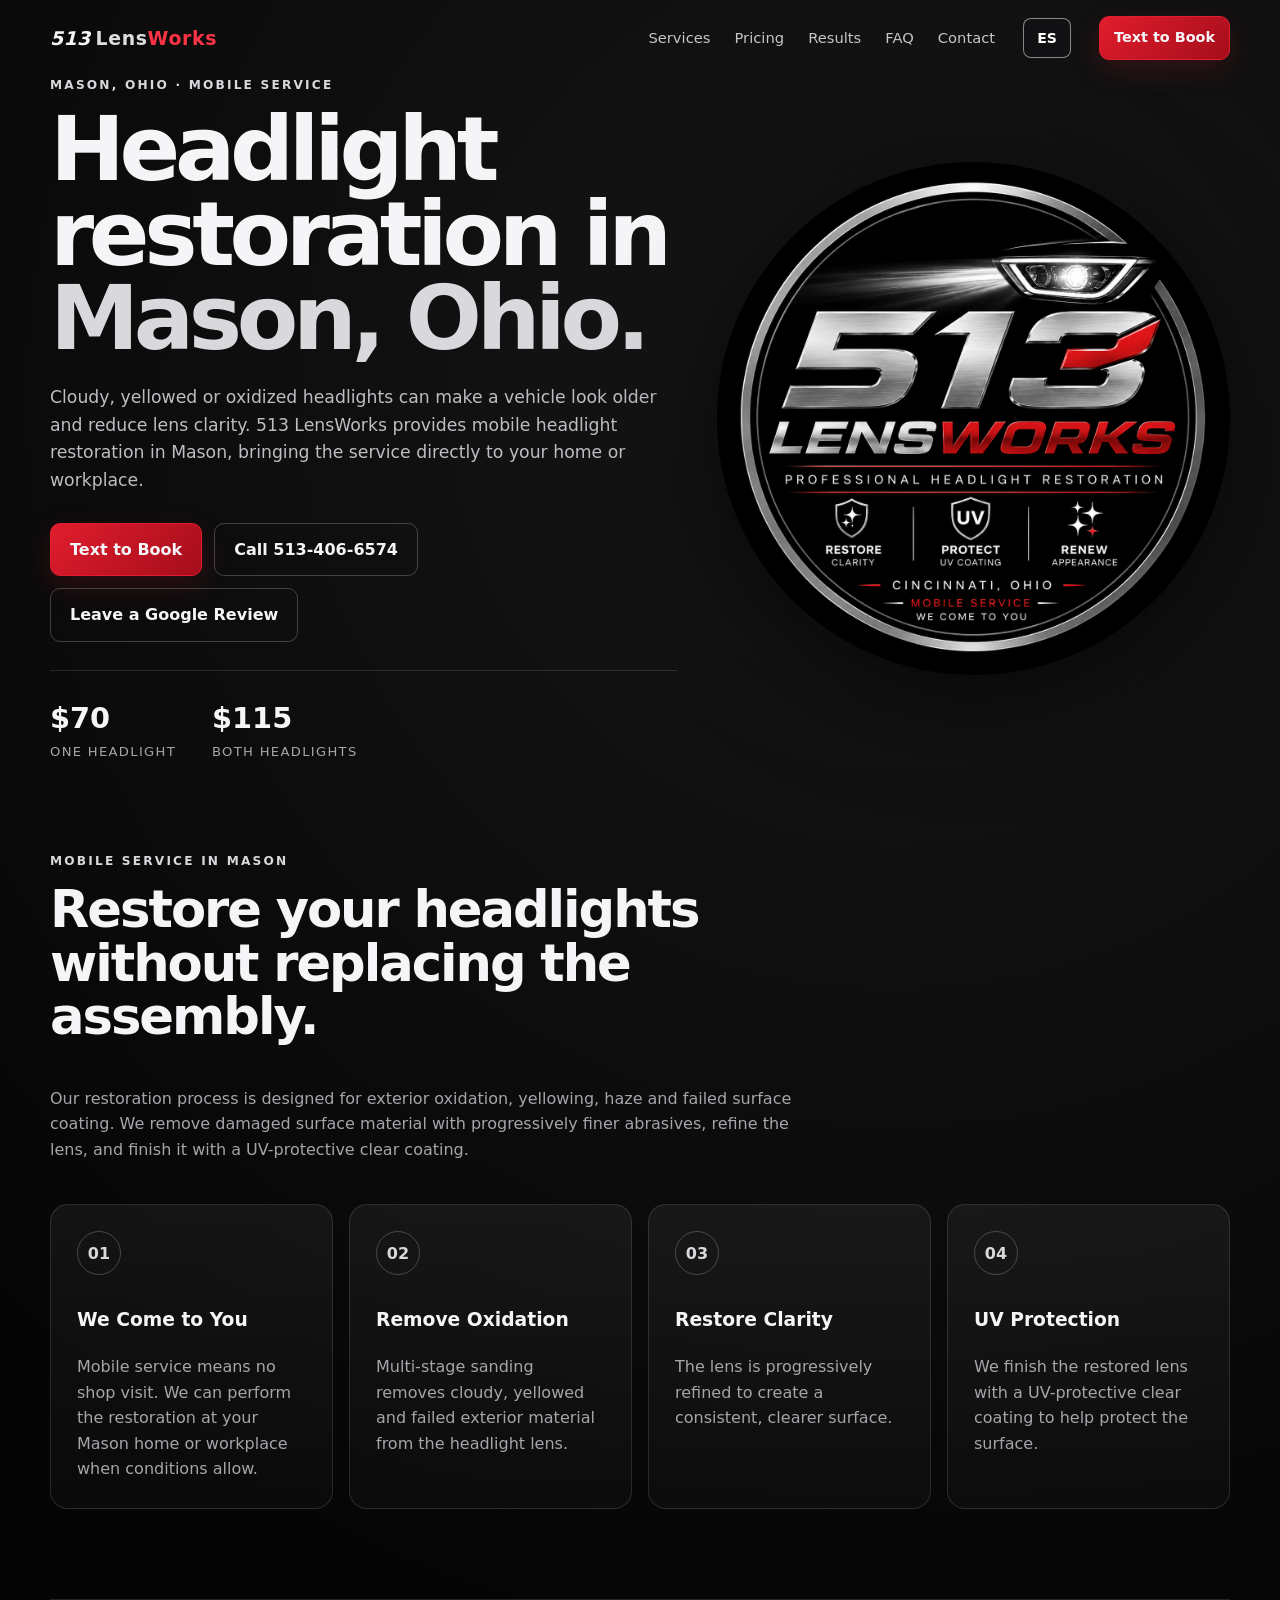
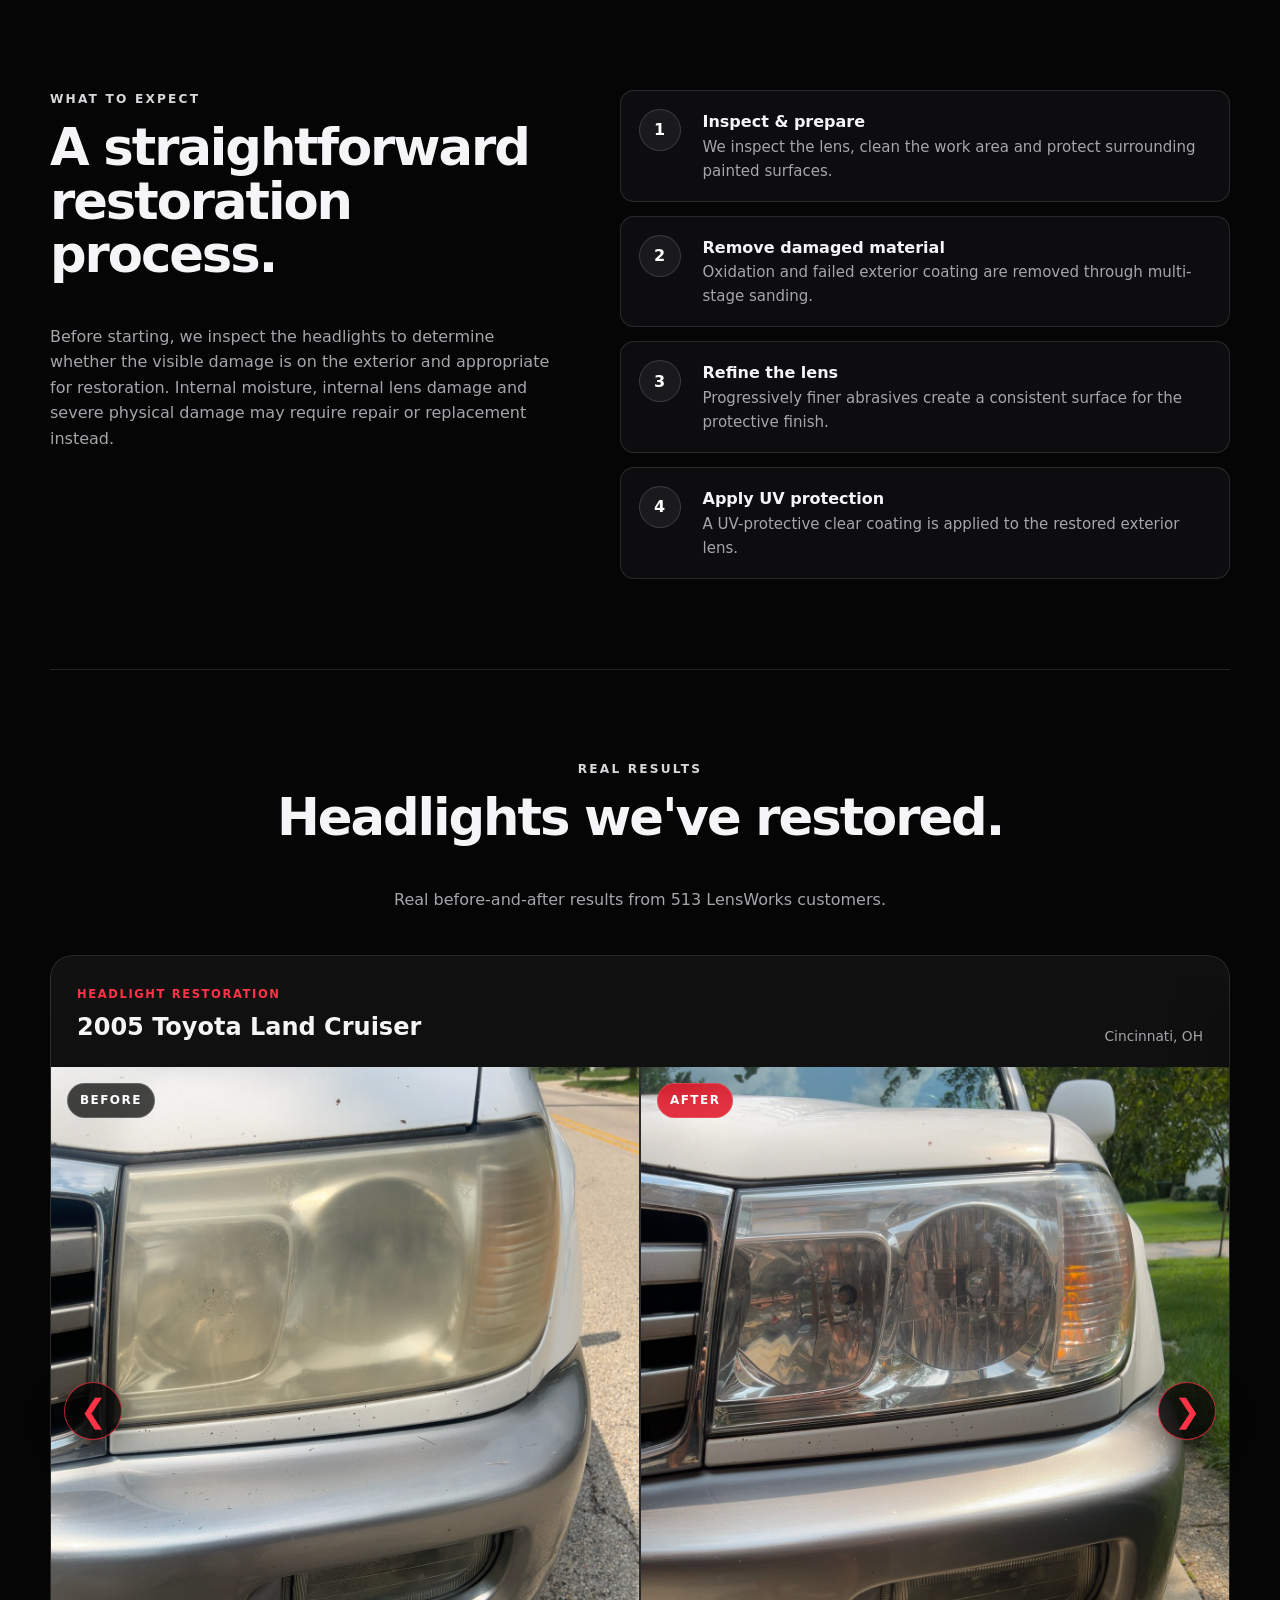
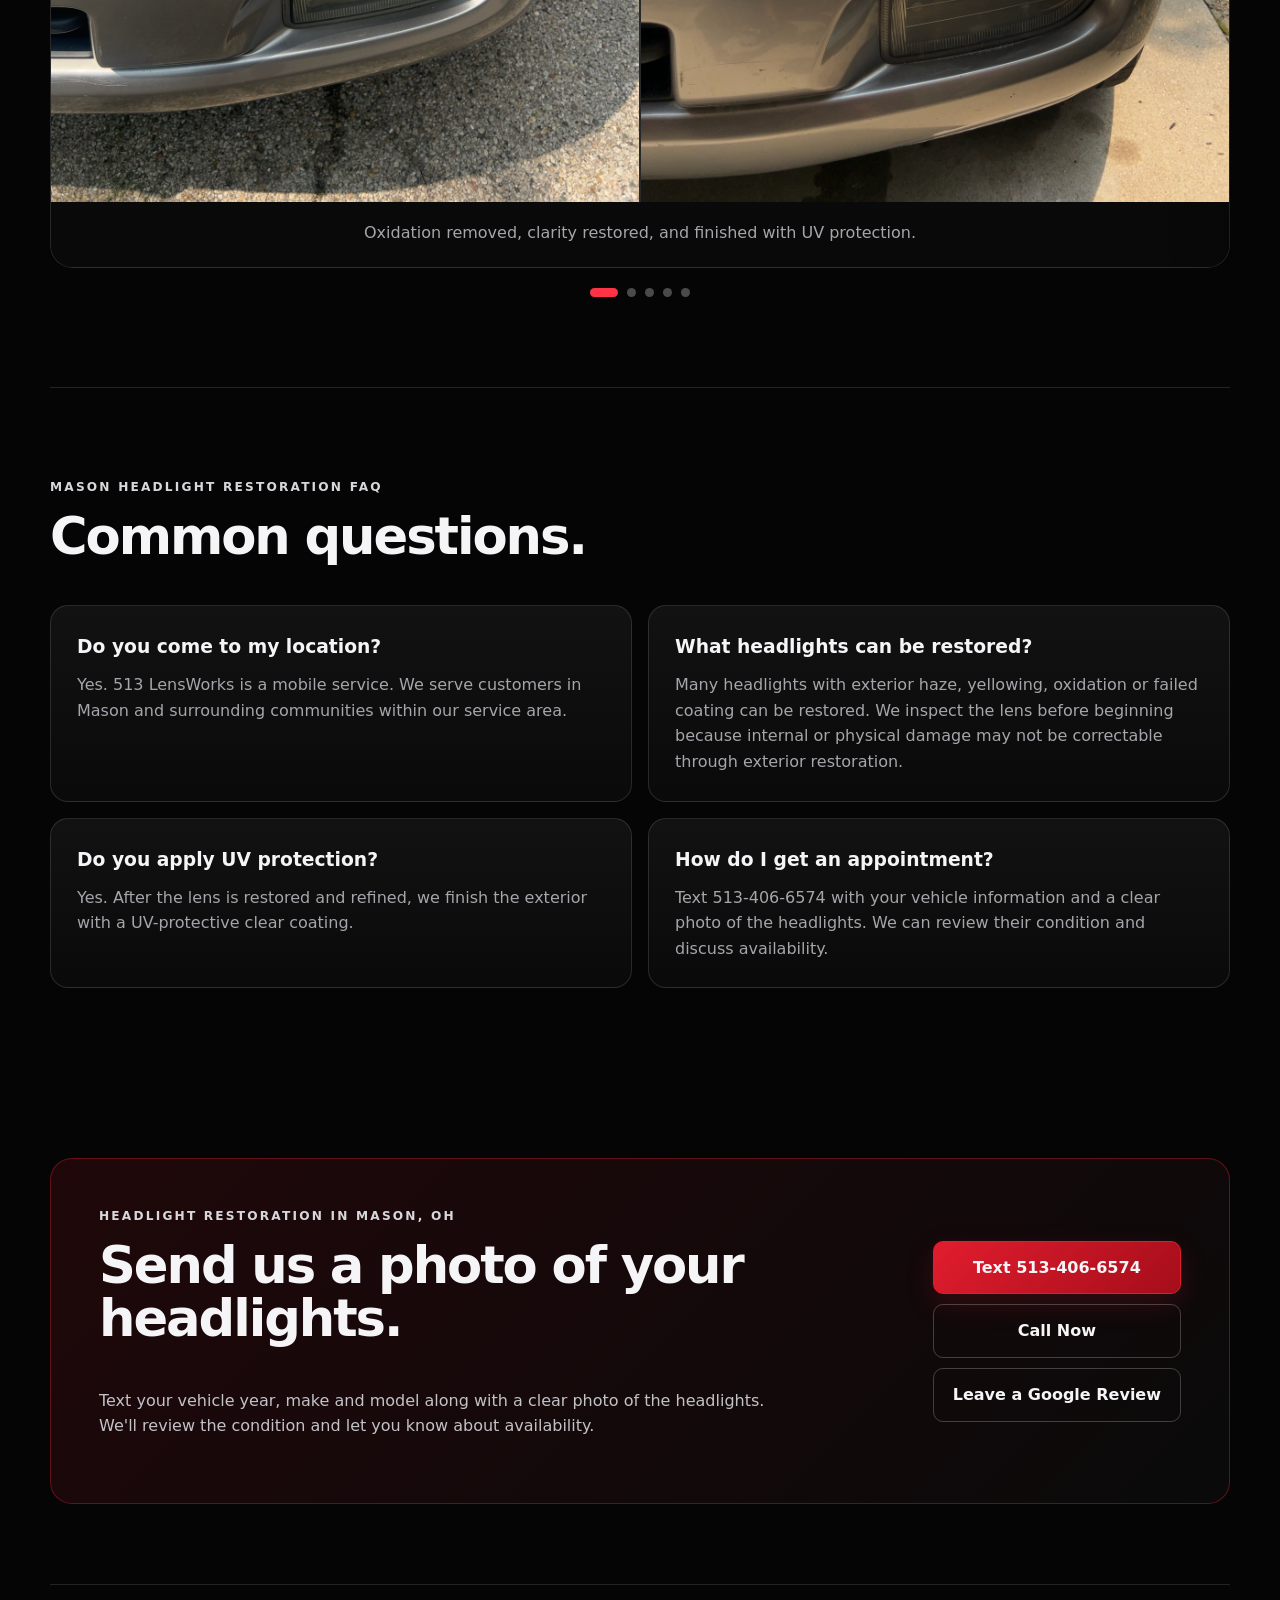
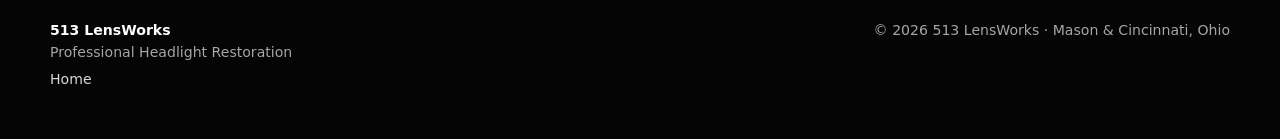
==== headlight-restoration-mason-oh.html @ 10f5cd53 "Fix Google review buttons" ====
<!doctype html>
<html lang="en">
<head>
  <meta charset="utf-8" />
  <meta name="viewport" content="width=device-width, initial-scale=1" />
  <title>Headlight Restoration in Mason, OH | 513 LensWorks</title>
  <meta name="description" content="Mobile headlight restoration in Mason, Ohio. 513 LensWorks restores cloudy, yellowed and oxidized headlights with multi-stage sanding and UV protection. Call or text 513-406-6574." />
  <meta name="theme-color" content="#050505" />
  <meta property="og:title" content="Headlight Restoration in Mason, OH | 513 LensWorks" />
  <meta property="og:description" content="Mobile headlight restoration in Mason, Ohio for cloudy, yellowed and oxidized headlights." />
  <meta property="og:type" content="website" />
  <link rel="canonical" href="https://513lensworks.com/headlight-restoration-mason-oh.html" />
  <script type="application/ld+json">
  {
    "@context": "https://schema.org",
    "@type": "Service",
    "name": "Headlight Restoration in Mason, Ohio",
    "serviceType": "Headlight restoration",
    "provider": {
      "@type": "AutoRepair",
      "name": "513 LensWorks",
      "url": "https://513lensworks.com/",
      "telephone": "+1-513-406-6574"
    },
    "areaServed": {
      "@type": "City",
      "name": "Mason",
      "addressRegion": "OH"
    },
    "description": "Mobile headlight restoration for cloudy, yellowed and oxidized headlights in Mason, Ohio, finished with UV protection."
  }
  </script>
  <link rel="icon" href="513-lensworks-logo.png" />
  <link rel="stylesheet" href="styles.css" />
</head>
<body>
  <header class="site-header">
    <a class="brand" href="index.html" aria-label="513 LensWorks home">
      <span class="brand-513">513</span>
      <span class="brand-name">Lens<span>Works</span></span>
    </a>
    <nav aria-label="Main navigation">
      <a href="index.html#services">Services</a>
      <a href="index.html#pricing">Pricing</a>
      <a href="#results">Results</a>
      <a href="#faq">FAQ</a>
      <a href="#contact">Contact</a>
    </nav>
    <button type="button" class="language-toggle" data-lang-toggle aria-label="Cambiar a español" title="Cambiar a español">ES</button>
    <a class="button button-small" href="sms:+15134066574?body=Hi%2C%20I%27m%20in%20Mason%20and%20interested%20in%20headlight%20restoration.%20Are%20you%20available%3F">Text to Book</a>
  </header>

  <main>
    <section class="hero local-hero">
      <div class="hero-copy">
        <p class="eyebrow">Mason, Ohio · Mobile Service</p>
        <h1>Headlight restoration in <span>Mason, Ohio.</span></h1>
        <p class="hero-text">Cloudy, yellowed or oxidized headlights can make a vehicle look older and reduce lens clarity. 513 LensWorks provides mobile headlight restoration in Mason, bringing the service directly to your home or workplace.</p>
        <div class="hero-actions">
          <a class="button" href="sms:+15134066574?body=Hi%2C%20I%27m%20in%20Mason%20and%20interested%20in%20headlight%20restoration.%20Are%20you%20available%3F">Text to Book</a>
          <a class="button button-ghost" href="tel:+15134066574">Call 513-406-6574</a>
          <a class="button button-ghost" href="https://g.page/r/Cdz7ly-ugAX1EAI/review" target="_blank" rel="noopener noreferrer">Leave a Google Review</a>
        </div>
        <div class="quick-pricing">
          <div><strong>$70</strong><span>One headlight</span></div>
          <div><strong>$115</strong><span>Both headlights</span></div>
        </div>
      </div>
      <div class="hero-logo-wrap">
        <img src="513-lensworks-logo.png" alt="513 LensWorks mobile headlight restoration in Mason Ohio" class="hero-logo" />
      </div>
    </section>

    <section class="section">
      <div class="section-heading">
        <p class="eyebrow">Mobile service in Mason</p>
        <h2>Restore your headlights without replacing the assembly.</h2>
        <p>Our restoration process is designed for exterior oxidation, yellowing, haze and failed surface coating. We remove damaged surface material with progressively finer abrasives, refine the lens, and finish it with a UV-protective clear coating.</p>
      </div>
      <div class="cards">
        <article class="card"><div class="icon">01</div><h3>We Come to You</h3><p>Mobile service means no shop visit. We can perform the restoration at your Mason home or workplace when conditions allow.</p></article>
        <article class="card"><div class="icon">02</div><h3>Remove Oxidation</h3><p>Multi-stage sanding removes cloudy, yellowed and failed exterior material from the headlight lens.</p></article>
        <article class="card"><div class="icon">03</div><h3>Restore Clarity</h3><p>The lens is progressively refined to create a consistent, clearer surface.</p></article>
        <article class="card"><div class="icon">04</div><h3>UV Protection</h3><p>We finish the restored lens with a UV-protective clear coating to help protect the surface.</p></article>
      </div>
    </section>

    <section class="section split-section">
      <div>
        <p class="eyebrow">What to expect</p>
        <h2>A straightforward restoration process.</h2>
        <p class="muted">Before starting, we inspect the headlights to determine whether the visible damage is on the exterior and appropriate for restoration. Internal moisture, internal lens damage and severe physical damage may require repair or replacement instead.</p>
      </div>
      <ol class="process-list">
        <li><span>1</span><div><strong>Inspect & prepare</strong><p>We inspect the lens, clean the work area and protect surrounding painted surfaces.</p></div></li>
        <li><span>2</span><div><strong>Remove damaged material</strong><p>Oxidation and failed exterior coating are removed through multi-stage sanding.</p></div></li>
        <li><span>3</span><div><strong>Refine the lens</strong><p>Progressively finer abrasives create a consistent surface for the protective finish.</p></div></li>
        <li><span>4</span><div><strong>Apply UV protection</strong><p>A UV-protective clear coating is applied to the restored exterior lens.</p></div></li>
      </ol>
    </section>


    <section id="results" class="section results-section">
      <div class="section-heading centered">
        <p class="eyebrow">Real Results</p>
        <h2>Headlights we've restored.</h2>
        <p>Real before-and-after results from 513 LensWorks customers.</p>
      </div>

      <div class="results-carousel-wrap">
        <button class="carousel-arrow carousel-prev" type="button" aria-label="Previous restoration">&#10094;</button>

        <div class="results-carousel" id="results-carousel">
          <article class="result-card result-slide">
            <div class="result-title"><div><span class="result-kicker">Headlight Restoration</span><h3>2005 Toyota Land Cruiser</h3></div><span class="result-location">Cincinnati, OH</span></div>
            <div class="before-after-grid">
              <figure class="result-photo"><div class="photo-wrap"><img src="2005-landcruiser-before.jpeg" alt="Before restoration - cloudy and oxidized 2005 Toyota Land Cruiser headlight" loading="lazy" /><span class="photo-label before-label">Before</span></div></figure>
              <figure class="result-photo"><div class="photo-wrap"><img src="2005-landcruiser-after.jpeg" alt="After restoration - clear 2005 Toyota Land Cruiser headlight restored by 513 LensWorks" loading="lazy" /><span class="photo-label after-label">After</span></div></figure>
            </div>
            <p class="result-caption">Oxidation removed, clarity restored, and finished with UV protection.</p>
          </article>

          <article class="result-card result-slide">
            <div class="result-title"><div><span class="result-kicker">Headlight Restoration</span><h3>Lexus</h3></div><span class="result-location">Cincinnati, OH</span></div>
            <div class="before-after-grid">
              <figure class="result-photo"><div class="photo-wrap"><img src="Lexus_Before.JPG" alt="Before Lexus headlight restoration" loading="lazy" /><span class="photo-label before-label">Before</span></div></figure>
              <figure class="result-photo"><div class="photo-wrap"><img src="Lexus_After.JPG" alt="After Lexus headlight restoration" loading="lazy" /><span class="photo-label after-label">After</span></div></figure>
            </div>
            <p class="result-caption">Cloudiness reduced and clarity restored with UV protection.</p>
          </article>

          <article class="result-card result-slide">
            <div class="result-title"><div><span class="result-kicker">Headlight Restoration</span><h3>Ford</h3></div><span class="result-location">Cincinnati, OH</span></div>
            <div class="before-after-grid">
              <figure class="result-photo"><div class="photo-wrap"><img src="Ford_Before.JPG" alt="Before Ford headlight restoration" loading="lazy" /><span class="photo-label before-label">Before</span></div></figure>
              <figure class="result-photo"><div class="photo-wrap"><img src="Ford_After.JPG" alt="After Ford headlight restoration" loading="lazy" /><span class="photo-label after-label">After</span></div></figure>
            </div>
            <p class="result-caption">Heavy haze removed for a cleaner, clearer appearance.</p>
          </article>

          <article class="result-card result-slide">
            <div class="result-title"><div><span class="result-kicker">Headlight Restoration</span><h3>2009 Audi TT</h3></div><span class="result-location">Cincinnati, OH</span></div>
            <div class="before-after-grid">
              <figure class="result-photo"><div class="photo-wrap"><img src="Audi_TT_Before.jpeg" alt="Before restoration - cloudy and oxidized 2009 Audi TT headlight" loading="lazy" /><span class="photo-label before-label">Before</span></div></figure>
              <figure class="result-photo"><div class="photo-wrap"><img src="Audi_TT_After.jpeg" alt="After restoration - clearer 2009 Audi TT headlight restored by 513 LensWorks" loading="lazy" /><span class="photo-label after-label">After</span></div></figure>
            </div>
            <p class="result-caption">Failed coating and oxidation removed, then finished with UV protection.</p>
          </article>

          <article class="result-card result-slide">
            <div class="result-title"><div><span class="result-kicker">Headlight Restoration</span><h3>Toyota Camry</h3></div><span class="result-location">Cincinnati, OH</span></div>
            <div class="before-after-grid">
              <figure class="result-photo"><div class="photo-wrap"><img src="Toyota_Camry_Before.JPG" alt="Before Toyota Camry headlight restoration" loading="lazy" /><span class="photo-label before-label">Before</span></div></figure>
              <figure class="result-photo"><div class="photo-wrap"><img src="Toyota_Camry_After.JPG" alt="After Toyota Camry headlight restoration" loading="lazy" /><span class="photo-label after-label">After</span></div></figure>
            </div>
            <p class="result-caption">Heavy oxidation removed, clarity restored, and finished with UV protection.</p>
          </article>
        </div>

        <button class="carousel-arrow carousel-next" type="button" aria-label="Next restoration">&#10095;</button>
      </div>

      <div class="carousel-dots" aria-label="Restoration slide navigation">
        <button class="carousel-dot active" type="button" aria-label="Show Land Cruiser restoration"></button>
        <button class="carousel-dot" type="button" aria-label="Show Lexus restoration"></button>
        <button class="carousel-dot" type="button" aria-label="Show Ford restoration"></button>
        <button class="carousel-dot" type="button" aria-label="Show Audi TT restoration"></button>
        <button class="carousel-dot" type="button" aria-label="Show Toyota Camry restoration"></button>
      </div>
    </section>

    <section id="faq" class="section local-faq">
      <div class="section-heading">
        <p class="eyebrow">Mason headlight restoration FAQ</p>
        <h2>Common questions.</h2>
      </div>
      <div class="faq-grid">
        <article class="card"><h3>Do you come to my location?</h3><p>Yes. 513 LensWorks is a mobile service. We serve customers in Mason and surrounding communities within our service area.</p></article>
        <article class="card"><h3>What headlights can be restored?</h3><p>Many headlights with exterior haze, yellowing, oxidation or failed coating can be restored. We inspect the lens before beginning because internal or physical damage may not be correctable through exterior restoration.</p></article>
        <article class="card"><h3>Do you apply UV protection?</h3><p>Yes. After the lens is restored and refined, we finish the exterior with a UV-protective clear coating.</p></article>
        <article class="card"><h3>How do I get an appointment?</h3><p>Text 513-406-6574 with your vehicle information and a clear photo of the headlights. We can review their condition and discuss availability.</p></article>
      </div>
    </section>

    <section id="contact" class="contact-section">
      <div>
        <p class="eyebrow">Headlight restoration in Mason, OH</p>
        <h2>Send us a photo of your headlights.</h2>
        <p>Text your vehicle year, make and model along with a clear photo of the headlights. We'll review the condition and let you know about availability.</p>
      </div>
      <div class="contact-actions">
        <a class="button" href="sms:+15134066574?body=Hi%2C%20I%27m%20in%20Mason%20and%20interested%20in%20headlight%20restoration.%20Here%20is%20my%20vehicle%20information%3A%20">Text 513-406-6574</a>
        <a class="button button-ghost" href="tel:+15134066574">Call Now</a>
        <a class="button button-ghost" href="https://g.page/r/Cdz7ly-ugAX1EAI/review" target="_blank" rel="noopener noreferrer">Leave a Google Review</a>
      </div>
    </section>
  </main>

  <footer>
    <div><strong>513 LensWorks</strong><span>Professional Headlight Restoration</span><a href="index.html">Home</a></div>
    <p>© <span id="year"></span> 513 LensWorks · Mason & Cincinnati, Ohio</p>
  </footer>
  <script>
    document.getElementById("year").textContent = new Date().getFullYear();

    const carousel = document.getElementById("results-carousel");
    const slides = Array.from(carousel.querySelectorAll(".result-slide"));
    const prevButton = document.querySelector(".carousel-prev");
    const nextButton = document.querySelector(".carousel-next");
    const dots = Array.from(document.querySelectorAll(".carousel-dot"));
    let currentSlide = 0;

    const showSlide = index => {
      currentSlide = (index + slides.length) % slides.length;
      slides[currentSlide].scrollIntoView({ behavior: "smooth", block: "nearest", inline: "start" });
      dots.forEach((dot, i) => dot.classList.toggle("active", i === currentSlide));
    };

    prevButton.addEventListener("click", () => showSlide(currentSlide - 1));
    nextButton.addEventListener("click", () => showSlide(currentSlide + 1));
    dots.forEach((dot, index) => dot.addEventListener("click", () => showSlide(index)));

    carousel.addEventListener("scroll", () => {
      const slideWidth = carousel.clientWidth;
      if (!slideWidth) return;
      const index = Math.round(carousel.scrollLeft / slideWidth);
      if (index !== currentSlide && index >= 0 && index < slides.length) {
        currentSlide = index;
        dots.forEach((dot, i) => dot.classList.toggle("active", i === currentSlide));
      }
    }, { passive: true });
  </script>
  <script src="language.js" defer></script>
</body>
</html>
---- styles.css ----
:root{--bg:#050505;--panel:#0d0d0f;--text:#f5f5f7;--muted:#a5a5ab;--line:rgba(255,255,255,.12);--silver:#d9d9dd;--red:#e11d2e;--red2:#ff3345;--max:1180px}*{box-sizing:border-box}html{scroll-behavior:smooth}body{margin:0;background:radial-gradient(circle at 70% 8%,rgba(255,255,255,.07),transparent 28%),#050505;color:var(--text);font-family:Inter,ui-sans-serif,system-ui,-apple-system,BlinkMacSystemFont,"Segoe UI",sans-serif;line-height:1.6}a{color:inherit;text-decoration:none}img{max-width:100%;display:block}.site-header{width:min(calc(100% - 32px),var(--max));margin:0 auto;min-height:76px;display:flex;align-items:center;gap:28px;position:relative;z-index:20}.brand{display:flex;flex-direction:column;line-height:.88;margin-right:auto}.brand-513{font-size:1.55rem;font-weight:900;letter-spacing:.04em;font-style:italic}.brand-name{font-size:.72rem;font-weight:800;letter-spacing:.16em;color:#dedee1}.brand-name span{color:var(--red2)}nav{display:flex;gap:24px;color:#c6c6ca;font-size:.92rem}.button{display:inline-flex;justify-content:center;align-items:center;border:1px solid var(--red);background:linear-gradient(135deg,var(--red),#a50d1a);padding:13px 19px;border-radius:10px;font-weight:800;box-shadow:0 10px 28px rgba(225,29,46,.17)}.button-small{padding:9px 14px;font-size:.9rem}.button-ghost{background:transparent;border-color:rgba(255,255,255,.22);box-shadow:none}.hero{width:min(calc(100% - 32px),var(--max));margin:0 auto;min-height:650px;display:grid;grid-template-columns:1.1fr .9fr;align-items:center;gap:40px}.eyebrow{color:#d8d8dc;text-transform:uppercase;font-size:.76rem;font-weight:800;letter-spacing:.18em;margin:0 0 12px}h1,h2,h3,p{margin-top:0}h1{font-size:clamp(3rem,7vw,5.8rem);line-height:.94;letter-spacing:-.06em;max-width:850px;margin-bottom:24px}h1 span{color:var(--silver)}h2{font-size:clamp(2rem,4vw,3.4rem);line-height:1.04;letter-spacing:-.04em}.hero-text{color:#bdbdc3;font-size:1.08rem;max-width:650px}.hero-actions{display:flex;flex-wrap:wrap;gap:12px;margin:28px 0}.quick-pricing{display:flex;gap:36px;border-top:1px solid var(--line);padding-top:24px}.quick-pricing div{display:flex;flex-direction:column}.quick-pricing strong{font-size:1.8rem}.quick-pricing span{color:var(--muted);font-size:.82rem;text-transform:uppercase;letter-spacing:.1em}.hero-logo-wrap{display:grid;place-items:center}.hero-logo{width:min(100%,520px);border-radius:50%;filter:drop-shadow(0 20px 55px rgba(0,0,0,.65))}.section{width:min(calc(100% - 32px),var(--max));margin:0 auto;padding:90px 0}.section-heading{max-width:760px;margin-bottom:42px}.section-heading>p:last-child,.muted,.gallery-placeholder p{color:var(--muted)}.centered{text-align:center;margin-left:auto;margin-right:auto}.cards{display:grid;grid-template-columns:repeat(4,1fr);gap:16px}.card{background:linear-gradient(180deg,rgba(255,255,255,.055),rgba(255,255,255,.022));border:1px solid var(--line);border-radius:18px;padding:26px;min-height:220px}.card .icon{width:44px;height:44px;border-radius:50%;display:grid;place-items:center;border:1px solid rgba(255,255,255,.22);color:var(--silver);font-weight:900;margin-bottom:30px}.card p{color:var(--muted);margin-bottom:0}.pricing-section{border-top:1px solid var(--line)}.price-grid{max-width:1100px;margin:0 auto;display:grid;grid-template-columns:repeat(3,1fr);gap:18px}.price-card{padding:34px;border:1px solid var(--line);background:var(--panel);border-radius:20px;text-align:center;position:relative}.price-card p{font-weight:800;text-transform:uppercase;letter-spacing:.1em;font-size:.82rem}.price-card .price{font-size:4.1rem;line-height:1;font-weight:900;letter-spacing:-.07em;margin:14px 0}.price-card span{display:block;color:var(--muted);margin-bottom:26px}.price-card .button{width:100%}.price-card.featured{border-color:rgba(225,29,46,.8)}.badge{position:absolute;top:-13px;left:50%;transform:translateX(-50%);background:var(--red);border-radius:999px;padding:5px 12px;font-size:.72rem;font-weight:900;white-space:nowrap}.split-section{display:grid;grid-template-columns:.9fr 1.1fr;gap:70px;align-items:start;border-top:1px solid var(--line)}.process-list{list-style:none;margin:0;padding:0;display:grid;gap:14px}.process-list li{display:grid;grid-template-columns:48px 1fr;gap:16px;padding:18px;background:var(--panel);border:1px solid var(--line);border-radius:14px}.process-list li>span{width:42px;height:42px;border-radius:50%;display:grid;place-items:center;background:#1a1a1d;color:#fff;font-weight:900;border:1px solid rgba(255,255,255,.15)}.process-list p{color:var(--muted);margin:0;font-size:.94rem}.gallery-placeholder{text-align:center;padding-top:70px;padding-bottom:70px;border-top:1px solid var(--line);border-bottom:1px solid var(--line)}.contact-section{width:min(calc(100% - 32px),var(--max));margin:80px auto;padding:48px;border:1px solid rgba(225,29,46,.4);border-radius:22px;background:linear-gradient(135deg,rgba(225,29,46,.12),rgba(255,255,255,.025));display:grid;grid-template-columns:1fr auto;gap:28px;align-items:center}.contact-section p:last-child{color:#c2c2c7;max-width:700px}.contact-actions{display:flex;gap:10px;flex-direction:column;min-width:210px}footer{width:min(calc(100% - 32px),var(--max));margin:0 auto;padding:34px 0 48px;border-top:1px solid var(--line);display:flex;justify-content:space-between;gap:20px;color:var(--muted);font-size:.88rem}footer div{display:flex;flex-direction:column}footer strong{color:#fff}@media(max-width:1000px){.price-grid{grid-template-columns:1fr 1fr}}@media(max-width:900px){nav{display:none}.site-header .button-small{display:none}.hero{grid-template-columns:1fr;padding:70px 0 50px;min-height:auto}.hero-logo-wrap{order:-1}.hero-logo{width:min(78vw,390px)}.cards{grid-template-columns:1fr 1fr}.split-section{grid-template-columns:1fr;gap:30px}.contact-section{grid-template-columns:1fr}.contact-actions{flex-direction:row;flex-wrap:wrap}}@media(max-width:600px){.site-header{min-height:68px}.hero{gap:18px}h1{font-size:3.25rem}.hero-text{font-size:1rem}.quick-pricing{gap:24px}.cards,.price-grid{grid-template-columns:1fr}.section{padding:64px 0}.contact-section{padding:30px 22px;margin:54px auto}.contact-actions{flex-direction:column}footer{flex-direction:column}.price-card .price{font-size:3.5rem}}
.results-section{text-align:left;border-top:1px solid var(--line);border-bottom:1px solid var(--line)}
.results-section .section-heading>p:last-child{color:var(--muted)}
.result-card{overflow:hidden;border:1px solid var(--line);border-radius:22px;background:linear-gradient(180deg,rgba(255,255,255,.05),rgba(255,255,255,.02));box-shadow:0 24px 60px rgba(0,0,0,.28)}
.result-title{display:flex;align-items:end;justify-content:space-between;gap:24px;padding:24px 26px 20px}
.result-title h3{font-size:1.5rem;margin:3px 0 0}
.result-kicker{color:var(--red2);font-size:.72rem;font-weight:900;letter-spacing:.14em;text-transform:uppercase}
.result-location{color:var(--muted);font-size:.86rem;white-space:nowrap}
.before-after-grid{display:grid;grid-template-columns:1fr 1fr;gap:2px;background:var(--line)}
.result-photo{margin:0;background:#0a0a0b}
.photo-wrap{position:relative;aspect-ratio:4/5;overflow:hidden}
.photo-wrap img{width:100%;height:100%;object-fit:cover}
.photo-label{position:absolute;top:16px;left:16px;padding:7px 12px;border-radius:999px;font-size:.75rem;font-weight:900;letter-spacing:.12em;text-transform:uppercase;backdrop-filter:blur(8px)}
.before-label{background:rgba(0,0,0,.72);border:1px solid rgba(255,255,255,.2);color:#fff}
.after-label{background:rgba(225,29,46,.9);border:1px solid rgba(255,255,255,.14);color:#fff}
.result-caption{margin:0;padding:18px 26px 22px;color:var(--muted);text-align:center}
@media(max-width:700px){.result-title{align-items:flex-start;flex-direction:column;gap:5px}.before-after-grid{grid-template-columns:1fr}.photo-wrap{aspect-ratio:4/5}.result-location{white-space:normal}}

/* Results carousel */
.results-carousel-wrap{position:relative}
.results-carousel{display:flex;overflow-x:auto;scroll-snap-type:x mandatory;scroll-behavior:smooth;scrollbar-width:none;-ms-overflow-style:none;border-radius:22px}
.results-carousel::-webkit-scrollbar{display:none}
.result-slide{flex:0 0 100%;width:100%;scroll-snap-align:start;scroll-snap-stop:always}
.carousel-arrow{position:absolute;top:50%;transform:translateY(-50%);z-index:10;width:58px;height:58px;border-radius:50%;border:1px solid rgba(255,51,69,.72);background:rgba(5,5,5,.90);color:var(--red2);font-size:2rem;line-height:1;display:grid;place-items:center;cursor:pointer;box-shadow:0 10px 34px rgba(0,0,0,.45);transition:transform .18s ease,background .18s ease,border-color .18s ease}
.carousel-arrow:hover{background:var(--red);color:#fff;border-color:var(--red);transform:translateY(-50%) scale(1.06)}
.carousel-prev{left:-82px}
.carousel-next{right:-82px}
.carousel-dots{display:flex;justify-content:center;gap:9px;margin-top:20px}
.carousel-dot{width:9px;height:9px;padding:0;border:0;border-radius:999px;background:rgba(255,255,255,.28);cursor:pointer;transition:width .2s ease,background .2s ease}
.carousel-dot.active{width:28px;background:var(--red2)}
@media(max-width:1360px){.carousel-prev{left:14px}.carousel-next{right:14px}.carousel-arrow{background:rgba(5,5,5,.82)}}
@media(max-width:700px){.before-after-grid{grid-template-columns:1fr 1fr}.photo-wrap{aspect-ratio:4/5}.carousel-arrow{width:46px;height:46px;font-size:1.55rem}.carousel-prev{left:8px}.carousel-next{right:8px}.result-title{padding-right:62px}.result-caption{padding-left:18px;padding-right:18px}}
@media(max-width:480px){.result-title h3{font-size:1.18rem}.result-location{font-size:.78rem}.photo-label{top:10px;left:10px;padding:5px 9px;font-size:.64rem}}

/* Interactive service cards */
.service-cards{align-items:stretch}
.service-card{appearance:none;width:100%;color:var(--text);font:inherit;text-align:left;cursor:pointer;position:relative;overflow:hidden;transition:transform .22s ease,border-color .22s ease,box-shadow .22s ease,background .22s ease}
.service-card::before{content:"";position:absolute;inset:0;pointer-events:none;opacity:.72;transition:opacity .22s ease}
.service-card-headlight::before{background:radial-gradient(circle at 85% 10%,rgba(255,51,69,.22),transparent 38%)}
.service-card-interior::before{background:radial-gradient(circle at 85% 10%,rgba(255,255,255,.12),transparent 38%)}
.service-card-bulb::before{background:radial-gradient(circle at 85% 10%,rgba(255,196,82,.16),transparent 38%)}
.service-card-mobile::before{background:radial-gradient(circle at 85% 10%,rgba(120,150,255,.13),transparent 38%)}
.service-card>*{position:relative;z-index:1}
.service-card:hover,.service-card.active{transform:translateY(-6px);border-color:rgba(255,51,69,.65);box-shadow:0 20px 45px rgba(0,0,0,.35),0 0 0 1px rgba(255,51,69,.08) inset}
.service-card.active::before,.service-card:hover::before{opacity:1}
.service-card-top{display:flex;align-items:center;justify-content:space-between;margin-bottom:26px}
.service-card .icon{margin-bottom:0}
.service-symbol{font-size:1.65rem;color:var(--red2);opacity:.9}
.service-card h3{margin-bottom:12px}
.service-card p{min-height:108px}
.service-link{display:inline-flex;align-items:center;gap:8px;margin-top:22px;color:#fff;font-size:.85rem;font-weight:800;letter-spacing:.04em;text-transform:uppercase}
.service-link b{color:var(--red2);font-size:1.1rem;transition:transform .2s ease}
.service-card:hover .service-link b,.service-card.active .service-link b{transform:translateX(4px)}
.service-spotlight{margin-top:22px;padding:30px 32px;border:1px solid rgba(255,51,69,.28);border-radius:20px;background:linear-gradient(135deg,rgba(225,29,46,.10),rgba(255,255,255,.03));display:grid;grid-template-columns:1fr auto;align-items:center;gap:28px;box-shadow:0 18px 45px rgba(0,0,0,.18)}
.service-spotlight h3{font-size:2rem;margin-bottom:10px}
.service-spotlight p:not(.eyebrow){color:#c6c6cb;max-width:760px;margin-bottom:16px}
.spotlight-tags{display:flex;flex-wrap:wrap;gap:8px}
.spotlight-tags span{padding:6px 10px;border-radius:999px;border:1px solid rgba(255,255,255,.13);background:rgba(255,255,255,.035);color:#d7d7da;font-size:.78rem}
.spotlight-pop{animation:spotlightPop .24s ease}
@keyframes spotlightPop{0%{opacity:.55;transform:translateY(5px)}100%{opacity:1;transform:translateY(0)}}

/* Categorized pricing */
.pricing-section>.section-heading{margin-bottom:54px}
.pricing-category{padding:34px 0 50px;border-top:1px solid var(--line)}
.pricing-category:first-of-type{border-top:0;padding-top:0}
.pricing-category-heading{display:grid;grid-template-columns:1fr minmax(260px,420px);gap:28px;align-items:end;margin-bottom:28px}
.pricing-category-heading>div{display:flex;align-items:center;gap:16px}
.pricing-category-heading h3{font-size:2rem;margin:0}
.pricing-category-heading .eyebrow{margin-bottom:4px}
.pricing-category-heading>p{color:var(--muted);margin:0;text-align:right}
.category-number{width:52px;height:52px;border-radius:50%;display:grid;place-items:center;background:linear-gradient(135deg,var(--red),#8f0d17);font-weight:900;box-shadow:0 10px 28px rgba(225,29,46,.18)}
.price-grid-two{grid-template-columns:repeat(2,minmax(0,1fr));max-width:830px}
.price-grid-three{grid-template-columns:repeat(3,minmax(0,1fr));max-width:1100px}
.price-grid-one{grid-template-columns:1fr;max-width:900px}
.bulb-price-card{display:grid;grid-template-columns:1fr 260px;gap:24px;align-items:center;text-align:left}
.bulb-price-card .button{width:100%}
.bulb-price-card .price{font-size:3.6rem}

/* Keep the complete header wordmark together on one line. */
.brand{flex-direction:row;align-items:baseline;white-space:nowrap}.brand-513,.brand-name{font-size:1.18rem;font-weight:900;letter-spacing:.02em;line-height:1}.brand-name{margin-left:5px;letter-spacing:.035em}

/* Local service landing pages */
.local-hero{min-height:610px}.faq-grid{display:grid;grid-template-columns:1fr 1fr;gap:16px}.faq-grid .card{min-height:0}.faq-grid .card h3{margin-bottom:10px}footer a{color:#d8d8dc;margin-top:4px}footer a:hover{color:var(--red2)}

@media(max-width:1000px){.price-grid-three{grid-template-columns:1fr 1fr}.pricing-category-heading{grid-template-columns:1fr}.pricing-category-heading>p{text-align:left}.bulb-price-card{grid-template-columns:1fr 220px}}
@media(max-width:900px){.service-spotlight{grid-template-columns:1fr}.service-spotlight .button{justify-self:start}.service-card p{min-height:auto}}
@media(max-width:700px){.faq-grid{grid-template-columns:1fr}.price-grid-two,.price-grid-three{grid-template-columns:1fr}.bulb-price-card{grid-template-columns:1fr}.pricing-category{padding-bottom:38px}.pricing-category-heading h3{font-size:1.6rem}.category-number{width:46px;height:46px}.service-spotlight{padding:24px}.service-spotlight h3{font-size:1.65rem}}

/* Readability hardening for button-based service cards */
button.service-card{background-color:#101012!important;color:#f5f5f7!important;border-color:rgba(255,255,255,.16)!important}
button.service-card h3{color:#fff!important}
button.service-card p{color:#c7c7cd!important}
button.service-card .service-link{color:#fff!important}
button.service-card .service-symbol{color:#ff3345!important}
button.service-card.active,button.service-card:hover{border-color:rgba(255,51,69,.78)!important;background:linear-gradient(180deg,rgba(255,51,69,.09),rgba(255,255,255,.035))!important}
.service-spotlight{color:#f5f5f7!important;background:linear-gradient(135deg,rgba(225,29,46,.16),rgba(255,255,255,.045))!important}
.service-spotlight h3{color:#fff!important}
.spotlight-tags span{display:inline-flex!important;color:#ededf0!important;background:#17171a!important;border:1px solid rgba(255,255,255,.18)!important;margin:0!important}

/* Language control stays visible when the desktop navigation is hidden. */
.site-header .language-toggle{appearance:none;flex:0 0 auto;display:inline-flex;align-items:center;justify-content:center;min-width:48px;min-height:40px;padding:7px 12px;border:1px solid rgba(255,255,255,.5);border-radius:8px;background:#111114;color:#fff;font:inherit;font-size:.88rem;font-weight:800;line-height:1.2;cursor:pointer;white-space:nowrap}
.site-header .language-toggle:hover,.site-header .language-toggle:focus-visible{border-color:var(--red2);outline-offset:3px}
@media(max-width:900px){.site-header{gap:12px}.site-header .language-toggle{margin-left:auto;min-width:48px;min-height:44px}.site-header .brand{margin-right:0;min-width:0}}
@media(max-width:380px){.site-header .brand-513,.site-header .brand-name{font-size:1rem}.site-header .brand-name{margin-left:4px;letter-spacing:0}.site-header .language-toggle{padding:7px 10px}}
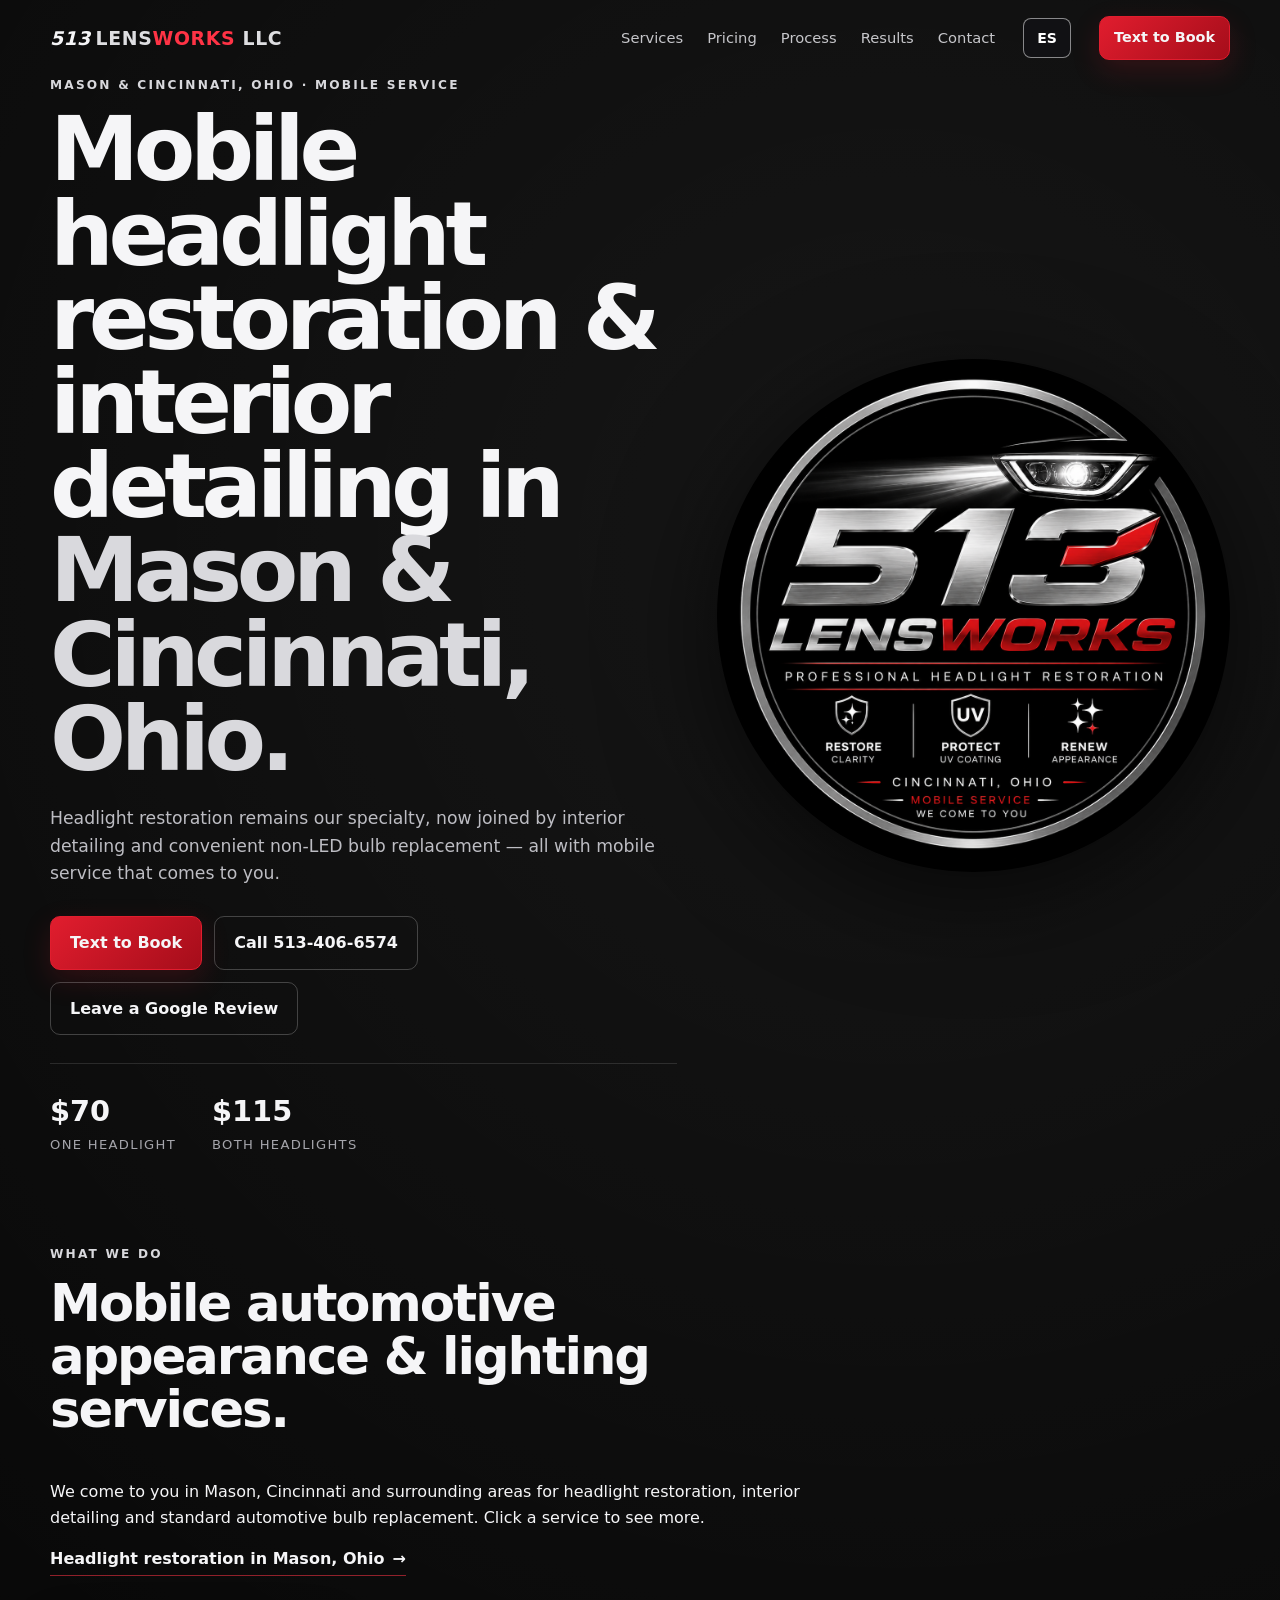
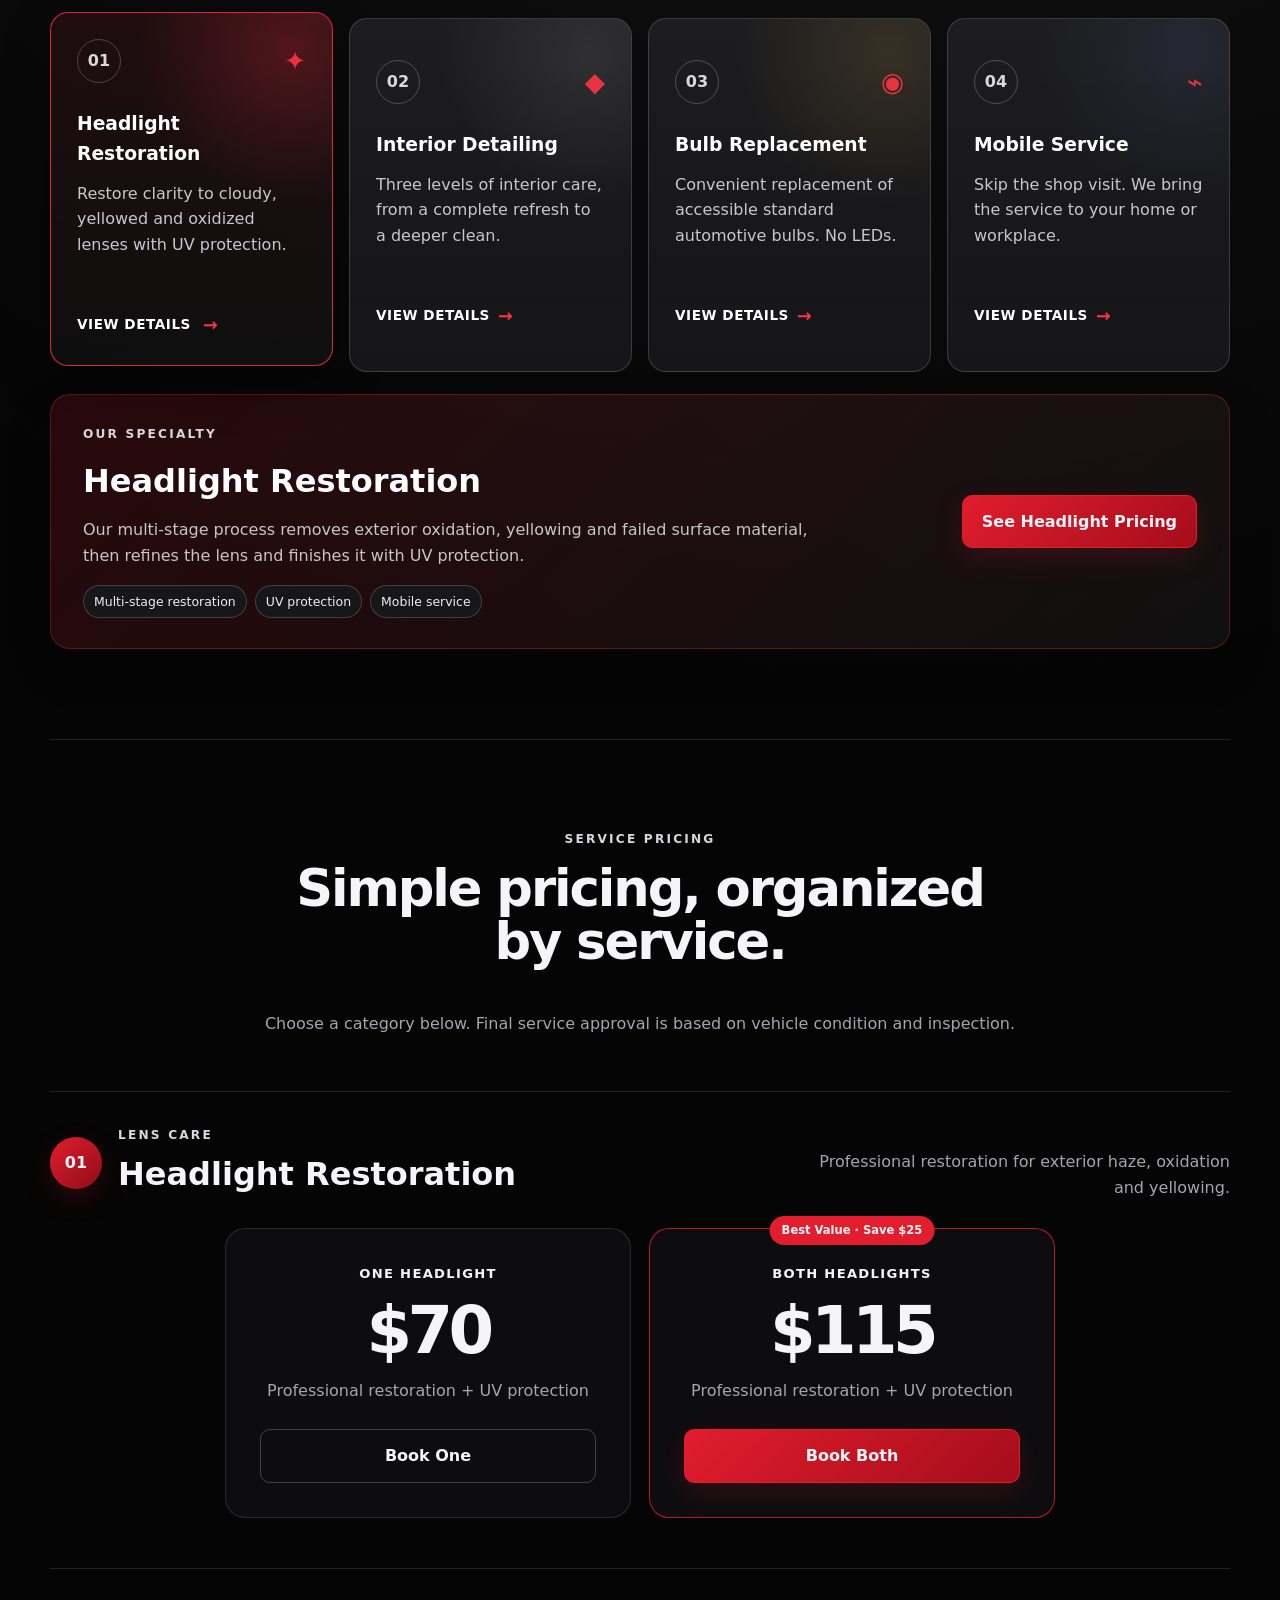
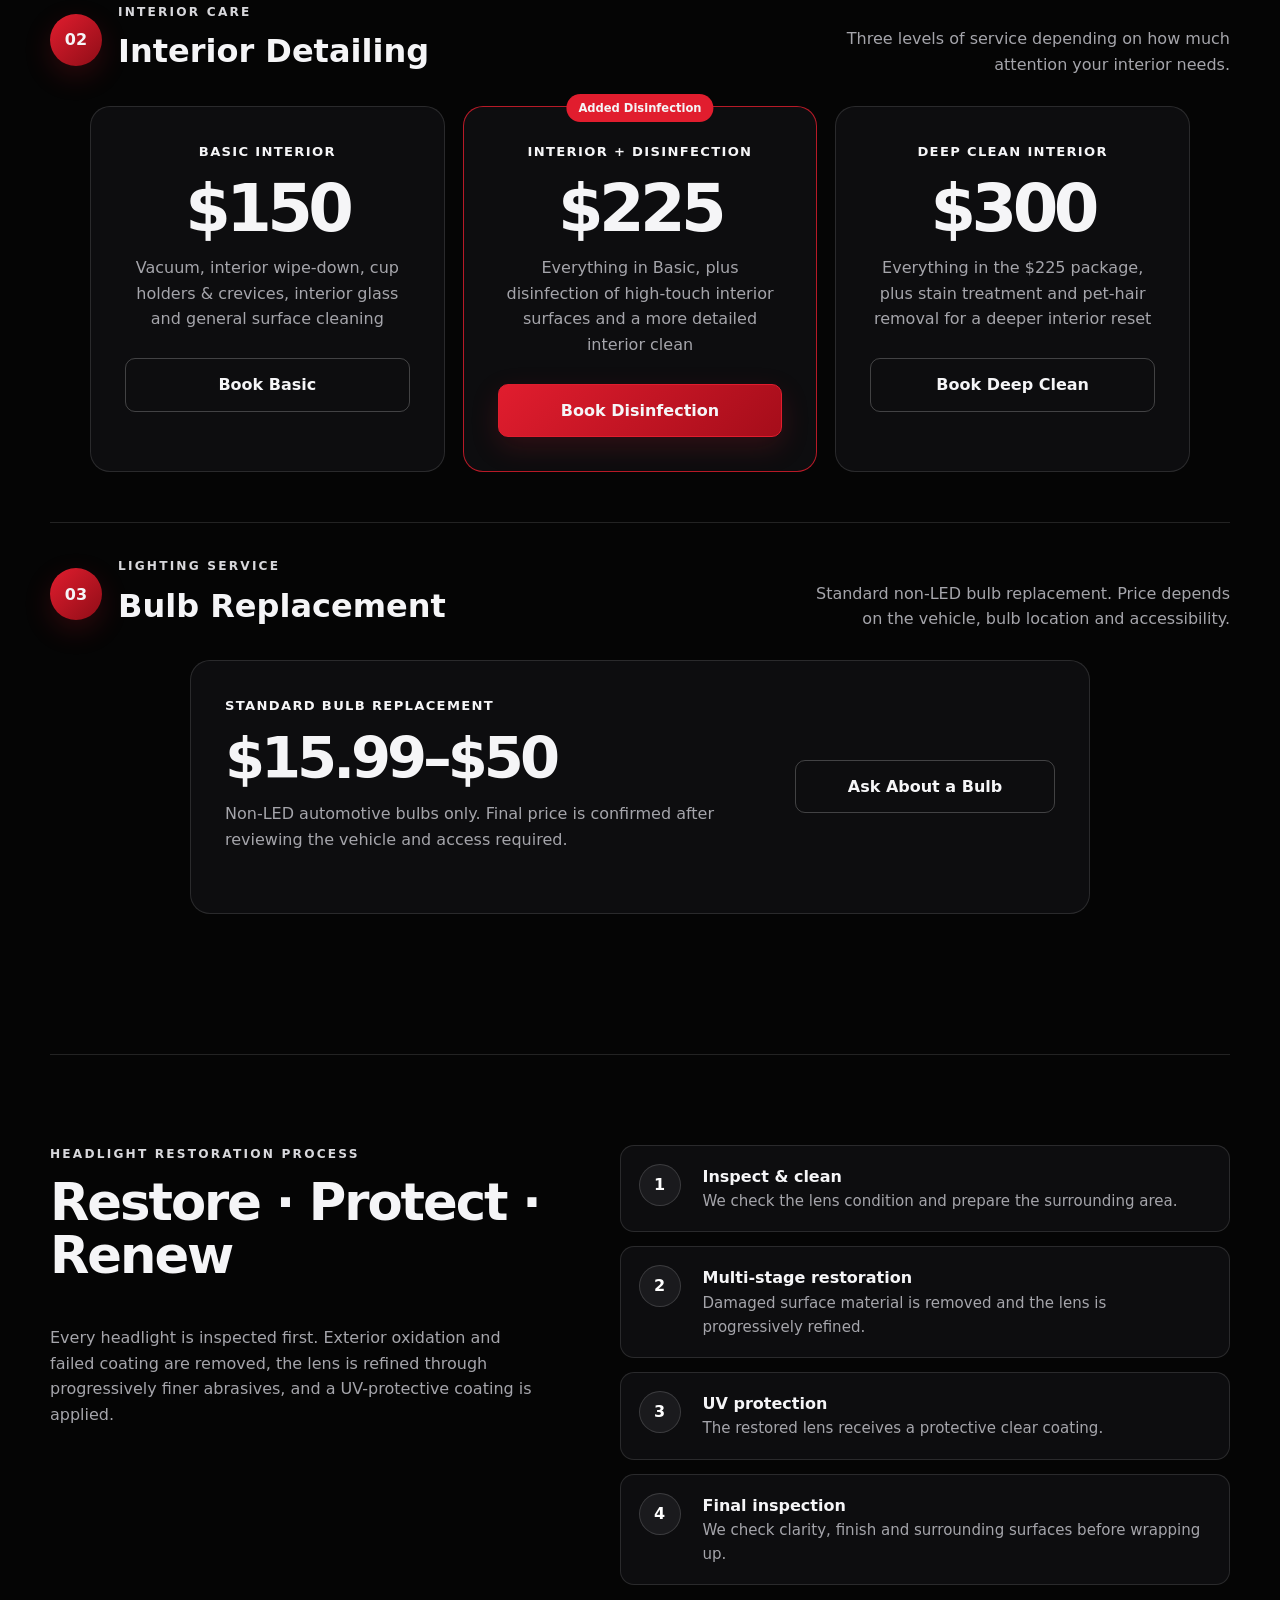
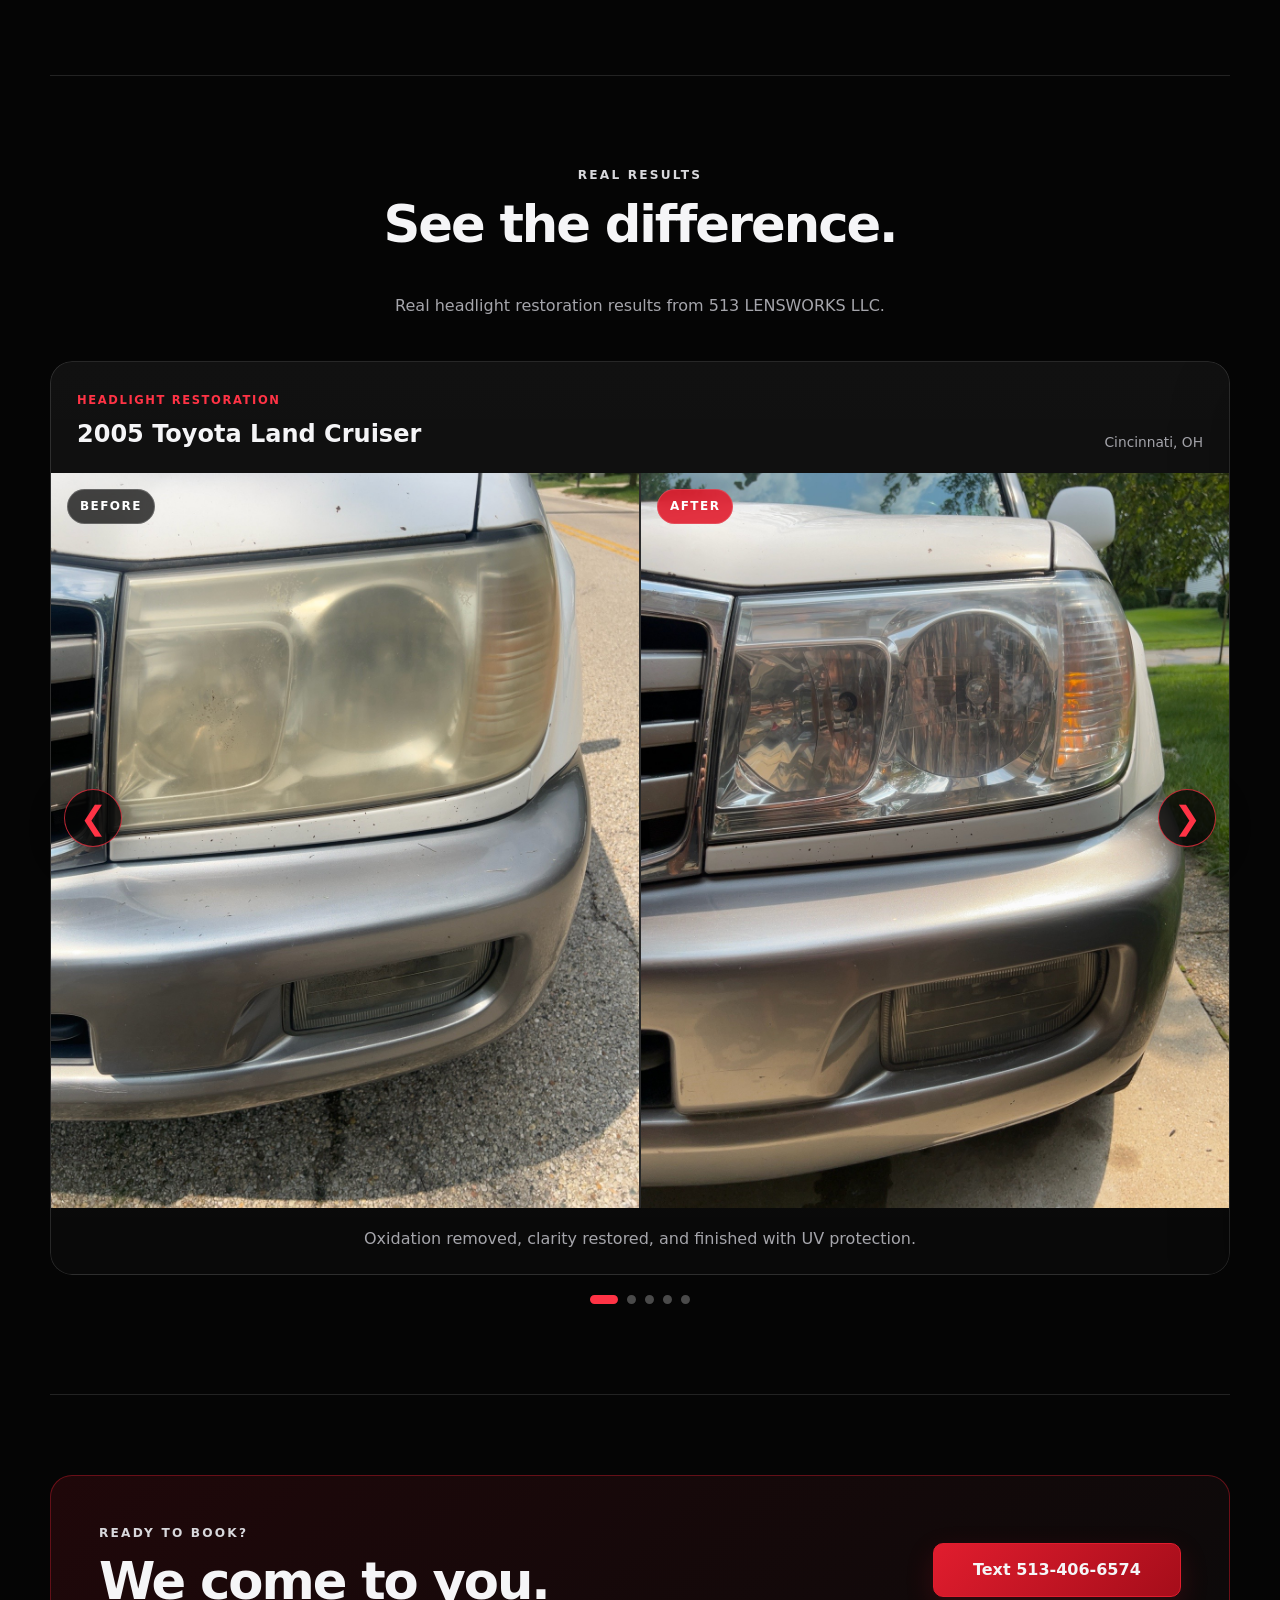
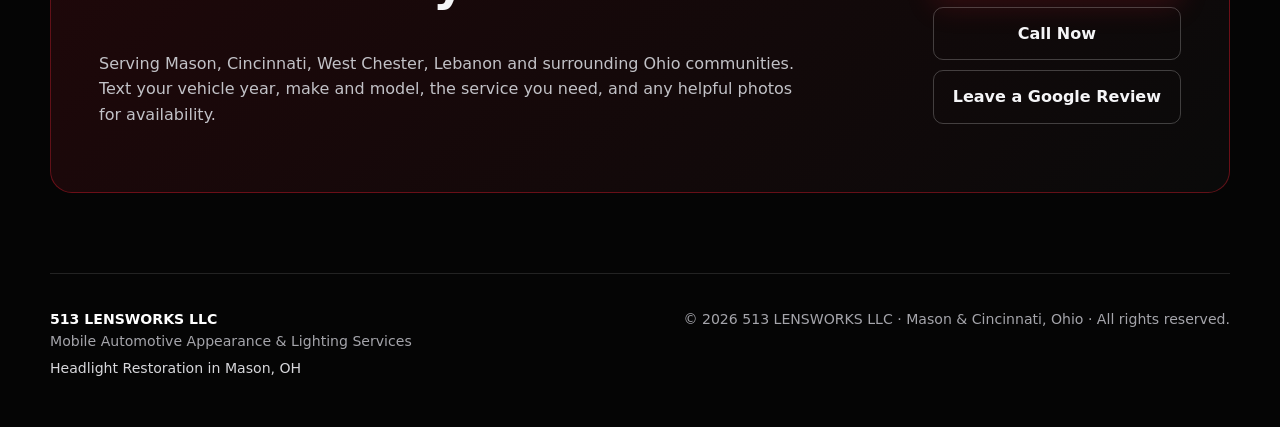
==== commit 6682411e: "Update Mason page to match current services" ====
--- a/headlight-restoration-mason-oh.html
+++ b/headlight-restoration-mason-oh.html
@@ -3,31 +3,53 @@
 <head>
   <meta charset="utf-8" />
   <meta name="viewport" content="width=device-width, initial-scale=1" />
-  <title>Headlight Restoration in Mason, OH | 513 LensWorks</title>
-  <meta name="description" content="Mobile headlight restoration in Mason, Ohio. 513 LensWorks restores cloudy, yellowed and oxidized headlights with multi-stage sanding and UV protection. Call or text 513-406-6574." />
+  <!-- Google tag (gtag.js) -->
+  <script async src="https://www.googletagmanager.com/gtag/js?id=AW-18390395906"></script>
+  <script>
+    window.dataLayer = window.dataLayer || [];
+    function gtag(){dataLayer.push(arguments);}
+    gtag('js', new Date());
+    gtag('config', 'AW-18390395906');
+    gtag('config', 'G-L3BZ3PMGYY');
+  </script>
+  <title>Mobile Automotive Services in Mason, OH | 513 LENSWORKS LLC</title>
+  <meta name="description" content="513 LENSWORKS LLC provides mobile headlight restoration, interior detailing and non-LED bulb replacement in Mason, Ohio. Call or text 513-406-6574." />
   <meta name="theme-color" content="#050505" />
-  <meta property="og:title" content="Headlight Restoration in Mason, OH | 513 LensWorks" />
-  <meta property="og:description" content="Mobile headlight restoration in Mason, Ohio for cloudy, yellowed and oxidized headlights." />
+  <meta property="og:title" content="513 LENSWORKS LLC | Mobile Automotive Services in Mason, OH" />
+  <meta property="og:description" content="Mobile headlight restoration, interior detailing and non-LED bulb replacement in Mason, Ohio." />
   <meta property="og:type" content="website" />
   <link rel="canonical" href="https://513lensworks.com/headlight-restoration-mason-oh.html" />
   <script type="application/ld+json">
   {
     "@context": "https://schema.org",
-    "@type": "Service",
-    "name": "Headlight Restoration in Mason, Ohio",
-    "serviceType": "Headlight restoration",
-    "provider": {
-      "@type": "AutoRepair",
-      "name": "513 LensWorks",
-      "url": "https://513lensworks.com/",
-      "telephone": "+1-513-406-6574"
-    },
-    "areaServed": {
-      "@type": "City",
-      "name": "Mason",
-      "addressRegion": "OH"
-    },
-    "description": "Mobile headlight restoration for cloudy, yellowed and oxidized headlights in Mason, Ohio, finished with UV protection."
+    "@type": "AutoRepair",
+    "name": "513 LENSWORKS LLC",
+    "url": "https://513lensworks.com/headlight-restoration-mason-oh.html",
+    "telephone": "+1-513-406-6574",
+    "description": "Mobile headlight restoration, interior detailing and non-LED bulb replacement in Mason, Cincinnati and surrounding Ohio communities.",
+    "areaServed": [
+      "Mason, OH",
+      "Cincinnati, OH",
+      "West Chester Township, OH",
+      "Lebanon, OH",
+      "Loveland, OH",
+      "Maineville, OH",
+      "Sharonville, OH",
+      "Blue Ash, OH",
+      "Montgomery, OH",
+      "Springdale, OH",
+      "Symmes Township, OH",
+      "Deerfield Township, OH",
+      "Liberty Township, OH",
+      "Fairfield, OH",
+      "Milford, OH"
+    ],
+    "serviceType": [
+      "Headlight restoration",
+      "Interior detailing",
+      "Non-LED automotive bulb replacement"
+    ],
+    "priceRange": "$$"
   }
   </script>
   <link rel="icon" href="513-lensworks-logo.png" />
@@ -35,29 +57,29 @@
 </head>
 <body>
   <header class="site-header">
-    <a class="brand" href="index.html" aria-label="513 LensWorks home">
+    <a class="brand" href="#top" aria-label="513 LENSWORKS LLC home">
       <span class="brand-513">513</span>
-      <span class="brand-name">Lens<span>Works</span></span>
+      <span class="brand-name">LENS<span>WORKS</span> LLC</span>
     </a>
     <nav aria-label="Main navigation">
-      <a href="index.html#services">Services</a>
-      <a href="index.html#pricing">Pricing</a>
+      <a href="#services">Services</a>
+      <a href="#pricing">Pricing</a>
+      <a href="#process">Process</a>
       <a href="#results">Results</a>
-      <a href="#faq">FAQ</a>
       <a href="#contact">Contact</a>
     </nav>
     <button type="button" class="language-toggle" data-lang-toggle aria-label="Cambiar a español" title="Cambiar a español">ES</button>
-    <a class="button button-small" href="sms:+15134066574?body=Hi%2C%20I%27m%20in%20Mason%20and%20interested%20in%20headlight%20restoration.%20Are%20you%20available%3F">Text to Book</a>
+    <a class="button button-small" href="sms:+15134066574?body=Hi%2C%20I%27m%20interested%20in%20one%20of%20your%20mobile%20automotive%20services.%20Are%20you%20available%3F">Text to Book</a>
   </header>
 
-  <main>
-    <section class="hero local-hero">
+  <main id="top">
+    <section class="hero">
       <div class="hero-copy">
-        <p class="eyebrow">Mason, Ohio · Mobile Service</p>
-        <h1>Headlight restoration in <span>Mason, Ohio.</span></h1>
-        <p class="hero-text">Cloudy, yellowed or oxidized headlights can make a vehicle look older and reduce lens clarity. 513 LensWorks provides mobile headlight restoration in Mason, bringing the service directly to your home or workplace.</p>
+        <p class="eyebrow">Mason & Cincinnati, Ohio · Mobile Service</p>
+        <h1>Mobile headlight restoration & interior detailing in <span>Mason & Cincinnati, Ohio.</span></h1>
+        <p class="hero-text">Headlight restoration remains our specialty, now joined by interior detailing and convenient non-LED bulb replacement — all with mobile service that comes to you.</p>
         <div class="hero-actions">
-          <a class="button" href="sms:+15134066574?body=Hi%2C%20I%27m%20in%20Mason%20and%20interested%20in%20headlight%20restoration.%20Are%20you%20available%3F">Text to Book</a>
+          <a class="button" href="sms:+15134066574?body=Hi%2C%20I%27m%20interested%20in%20one%20of%20your%20mobile%20automotive%20services.%20Are%20you%20available%3F">Text to Book</a>
           <a class="button button-ghost" href="tel:+15134066574">Call 513-406-6574</a>
           <a class="button button-ghost" href="https://g.page/r/Cdz7ly-ugAX1EAI/review" target="_blank" rel="noopener noreferrer">Leave a Google Review</a>
         </div>
@@ -67,44 +89,133 @@
         </div>
       </div>
       <div class="hero-logo-wrap">
-        <img src="513-lensworks-logo.png" alt="513 LensWorks mobile headlight restoration in Mason Ohio" class="hero-logo" />
-      </div>
-    </section>
-
-    <section class="section">
+        <img src="513-lensworks-logo.png" alt="513 LENSWORKS LLC logo" class="hero-logo" />
+      </div>
+    </section>
+
+    <section id="services" class="section">
       <div class="section-heading">
-        <p class="eyebrow">Mobile service in Mason</p>
-        <h2>Restore your headlights without replacing the assembly.</h2>
-        <p>Our restoration process is designed for exterior oxidation, yellowing, haze and failed surface coating. We remove damaged surface material with progressively finer abrasives, refine the lens, and finish it with a UV-protective clear coating.</p>
-      </div>
-      <div class="cards">
-        <article class="card"><div class="icon">01</div><h3>We Come to You</h3><p>Mobile service means no shop visit. We can perform the restoration at your Mason home or workplace when conditions allow.</p></article>
-        <article class="card"><div class="icon">02</div><h3>Remove Oxidation</h3><p>Multi-stage sanding removes cloudy, yellowed and failed exterior material from the headlight lens.</p></article>
-        <article class="card"><div class="icon">03</div><h3>Restore Clarity</h3><p>The lens is progressively refined to create a consistent, clearer surface.</p></article>
-        <article class="card"><div class="icon">04</div><h3>UV Protection</h3><p>We finish the restored lens with a UV-protective clear coating to help protect the surface.</p></article>
-      </div>
-    </section>
-
-    <section class="section split-section">
+        <p class="eyebrow">What we do</p>
+        <h2>Mobile automotive appearance & lighting services.</h2>
+        <p>We come to you in Mason, Cincinnati and surrounding areas for headlight restoration, interior detailing and standard automotive bulb replacement. Click a service to see more.</p>
+        <p class="local-page-link"><a href="headlight-restoration-mason-oh.html">Headlight restoration in Mason, Ohio <span aria-hidden="true">→</span></a></p>
+      </div>
+      <div class="cards service-cards">
+        <button type="button" class="card service-card service-card-headlight active" data-service="headlight" aria-pressed="true">
+          <div class="service-card-top"><div class="icon">01</div><span class="service-symbol">✦</span></div>
+          <h3>Headlight Restoration</h3>
+          <p>Restore clarity to cloudy, yellowed and oxidized lenses with UV protection.</p>
+          <span class="service-link">View details <b>→</b></span>
+        </button>
+        <button type="button" class="card service-card service-card-interior" data-service="interior" aria-pressed="false">
+          <div class="service-card-top"><div class="icon">02</div><span class="service-symbol">◆</span></div>
+          <h3>Interior Detailing</h3>
+          <p>Three levels of interior care, from a complete refresh to a deeper clean.</p>
+          <span class="service-link">View details <b>→</b></span>
+        </button>
+        <button type="button" class="card service-card service-card-bulb" data-service="bulb" aria-pressed="false">
+          <div class="service-card-top"><div class="icon">03</div><span class="service-symbol">◉</span></div>
+          <h3>Bulb Replacement</h3>
+          <p>Convenient replacement of accessible standard automotive bulbs. No LEDs.</p>
+          <span class="service-link">View details <b>→</b></span>
+        </button>
+        <button type="button" class="card service-card service-card-mobile" data-service="mobile" aria-pressed="false">
+          <div class="service-card-top"><div class="icon">04</div><span class="service-symbol">⌁</span></div>
+          <h3>Mobile Service</h3>
+          <p>Skip the shop visit. We bring the service to your home or workplace.</p>
+          <span class="service-link">View details <b>→</b></span>
+        </button>
+      </div>
+
+      <div class="service-spotlight" id="service-spotlight" aria-live="polite">
+        <div class="spotlight-copy">
+          <p class="eyebrow" id="spotlight-kicker">Our specialty</p>
+          <h3 id="spotlight-title">Headlight Restoration</h3>
+          <p id="spotlight-text">Our multi-stage process removes exterior oxidation, yellowing and failed surface material, then refines the lens and finishes it with UV protection.</p>
+          <div class="spotlight-tags" id="spotlight-tags"><span>Multi-stage restoration</span><span>UV protection</span><span>Mobile service</span></div>
+        </div>
+        <a class="button" id="spotlight-action" href="#pricing-headlights">See Headlight Pricing</a>
+      </div>
+    </section>
+
+    <section id="pricing" class="section pricing-section">
+      <div class="section-heading centered">
+        <p class="eyebrow">Service pricing</p>
+        <h2>Simple pricing, organized by service.</h2>
+        <p>Choose a category below. Final service approval is based on vehicle condition and inspection.</p>
+      </div>
+
+      <div class="pricing-category" id="pricing-headlights">
+        <div class="pricing-category-heading">
+          <div><span class="category-number">01</span><div><p class="eyebrow">Lens care</p><h3>Headlight Restoration</h3></div></div>
+          <p>Professional restoration for exterior haze, oxidation and yellowing.</p>
+        </div>
+        <div class="price-grid price-grid-two">
+          <article class="price-card">
+            <p>One Headlight</p><div class="price">$70</div><span>Professional restoration + UV protection</span>
+            <a class="button button-ghost" href="sms:+15134066574?body=Hi%2C%20I%27m%20interested%20in%20restoring%20one%20headlight.%20Are%20you%20available%3F">Book One</a>
+          </article>
+          <article class="price-card featured">
+            <div class="badge">Best Value · Save $25</div><p>Both Headlights</p><div class="price">$115</div><span>Professional restoration + UV protection</span>
+            <a class="button" href="sms:+15134066574?body=Hi%2C%20I%27m%20interested%20in%20getting%20both%20headlights%20restored.%20Are%20you%20available%3F">Book Both</a>
+          </article>
+        </div>
+      </div>
+
+      <div class="pricing-category" id="pricing-interior">
+        <div class="pricing-category-heading">
+          <div><span class="category-number">02</span><div><p class="eyebrow">Interior care</p><h3>Interior Detailing</h3></div></div>
+          <p>Three levels of service depending on how much attention your interior needs.</p>
+        </div>
+        <div class="price-grid price-grid-three">
+          <article class="price-card">
+            <p>Basic Interior</p><div class="price">$150</div><span>Vacuum, interior wipe-down, cup holders & crevices, interior glass and general surface cleaning</span>
+            <a class="button button-ghost" href="sms:+15134066574?body=Hi%2C%20I%27m%20interested%20in%20the%20%24150%20Basic%20Interior%20Detail.%20Are%20you%20available%3F">Book Basic</a>
+          </article>
+          <article class="price-card featured">
+            <div class="badge">Added Disinfection</div><p>Interior + Disinfection</p><div class="price">$225</div><span>Everything in Basic, plus disinfection of high-touch interior surfaces and a more detailed interior clean</span>
+            <a class="button" href="sms:+15134066574?body=Hi%2C%20I%27m%20interested%20in%20the%20%24225%20Interior%20Detail%20with%20Disinfection.%20Are%20you%20available%3F">Book Disinfection</a>
+          </article>
+          <article class="price-card">
+            <p>Deep Clean Interior</p><div class="price">$300</div><span>Everything in the $225 package, plus stain treatment and pet-hair removal for a deeper interior reset</span>
+            <a class="button button-ghost" href="sms:+15134066574?body=Hi%2C%20I%27m%20interested%20in%20the%20%24300%20Deep%20Clean%20Interior%20Detail.%20Are%20you%20available%3F">Book Deep Clean</a>
+          </article>
+        </div>
+      </div>
+
+      <div class="pricing-category" id="pricing-bulbs">
+        <div class="pricing-category-heading">
+          <div><span class="category-number">03</span><div><p class="eyebrow">Lighting service</p><h3>Bulb Replacement</h3></div></div>
+          <p>Standard non-LED bulb replacement. Price depends on the vehicle, bulb location and accessibility.</p>
+        </div>
+        <div class="price-grid price-grid-one">
+          <article class="price-card bulb-price-card">
+            <div><p>Standard Bulb Replacement</p><div class="price">$15.99–$50</div><span>Non-LED automotive bulbs only. Final price is confirmed after reviewing the vehicle and access required.</span></div>
+            <a class="button button-ghost" href="sms:+15134066574?body=Hi%2C%20I%27m%20interested%20in%20a%20non-LED%20bulb%20replacement.%20My%20vehicle%20is%3A%20">Ask About a Bulb</a>
+          </article>
+        </div>
+      </div>
+    </section>
+
+    <section id="process" class="section split-section">
       <div>
-        <p class="eyebrow">What to expect</p>
-        <h2>A straightforward restoration process.</h2>
-        <p class="muted">Before starting, we inspect the headlights to determine whether the visible damage is on the exterior and appropriate for restoration. Internal moisture, internal lens damage and severe physical damage may require repair or replacement instead.</p>
+        <p class="eyebrow">Headlight restoration process</p>
+        <h2>Restore · Protect · Renew</h2>
+        <p class="muted">Every headlight is inspected first. Exterior oxidation and failed coating are removed, the lens is refined through progressively finer abrasives, and a UV-protective coating is applied.</p>
       </div>
       <ol class="process-list">
-        <li><span>1</span><div><strong>Inspect & prepare</strong><p>We inspect the lens, clean the work area and protect surrounding painted surfaces.</p></div></li>
-        <li><span>2</span><div><strong>Remove damaged material</strong><p>Oxidation and failed exterior coating are removed through multi-stage sanding.</p></div></li>
-        <li><span>3</span><div><strong>Refine the lens</strong><p>Progressively finer abrasives create a consistent surface for the protective finish.</p></div></li>
-        <li><span>4</span><div><strong>Apply UV protection</strong><p>A UV-protective clear coating is applied to the restored exterior lens.</p></div></li>
+        <li><span>1</span><div><strong>Inspect & clean</strong><p>We check the lens condition and prepare the surrounding area.</p></div></li>
+        <li><span>2</span><div><strong>Multi-stage restoration</strong><p>Damaged surface material is removed and the lens is progressively refined.</p></div></li>
+        <li><span>3</span><div><strong>UV protection</strong><p>The restored lens receives a protective clear coating.</p></div></li>
+        <li><span>4</span><div><strong>Final inspection</strong><p>We check clarity, finish and surrounding surfaces before wrapping up.</p></div></li>
       </ol>
     </section>
-
 
     <section id="results" class="section results-section">
       <div class="section-heading centered">
         <p class="eyebrow">Real Results</p>
-        <h2>Headlights we've restored.</h2>
-        <p>Real before-and-after results from 513 LensWorks customers.</p>
+        <h2>See the difference.</h2>
+        <p>Real headlight restoration results from 513 LENSWORKS LLC.</p>
       </div>
 
       <div class="results-carousel-wrap">
@@ -112,10 +223,13 @@
 
         <div class="results-carousel" id="results-carousel">
           <article class="result-card result-slide">
-            <div class="result-title"><div><span class="result-kicker">Headlight Restoration</span><h3>2005 Toyota Land Cruiser</h3></div><span class="result-location">Cincinnati, OH</span></div>
+            <div class="result-title">
+              <div><span class="result-kicker">Headlight Restoration</span><h3>2005 Toyota Land Cruiser</h3></div>
+              <span class="result-location">Cincinnati, OH</span>
+            </div>
             <div class="before-after-grid">
               <figure class="result-photo"><div class="photo-wrap"><img src="2005-landcruiser-before.jpeg" alt="Before restoration - cloudy and oxidized 2005 Toyota Land Cruiser headlight" loading="lazy" /><span class="photo-label before-label">Before</span></div></figure>
-              <figure class="result-photo"><div class="photo-wrap"><img src="2005-landcruiser-after.jpeg" alt="After restoration - clear 2005 Toyota Land Cruiser headlight restored by 513 LensWorks" loading="lazy" /><span class="photo-label after-label">After</span></div></figure>
+              <figure class="result-photo"><div class="photo-wrap"><img src="2005-landcruiser-after.jpeg" alt="After restoration - clear 2005 Toyota Land Cruiser headlight restored by 513 LENSWORKS LLC" loading="lazy" /><span class="photo-label after-label">After</span></div></figure>
             </div>
             <p class="result-caption">Oxidation removed, clarity restored, and finished with UV protection.</p>
           </article>
@@ -142,7 +256,7 @@
             <div class="result-title"><div><span class="result-kicker">Headlight Restoration</span><h3>2009 Audi TT</h3></div><span class="result-location">Cincinnati, OH</span></div>
             <div class="before-after-grid">
               <figure class="result-photo"><div class="photo-wrap"><img src="Audi_TT_Before.jpeg" alt="Before restoration - cloudy and oxidized 2009 Audi TT headlight" loading="lazy" /><span class="photo-label before-label">Before</span></div></figure>
-              <figure class="result-photo"><div class="photo-wrap"><img src="Audi_TT_After.jpeg" alt="After restoration - clearer 2009 Audi TT headlight restored by 513 LensWorks" loading="lazy" /><span class="photo-label after-label">After</span></div></figure>
+              <figure class="result-photo"><div class="photo-wrap"><img src="Audi_TT_After.jpeg" alt="After restoration - clearer 2009 Audi TT headlight restored by 513 LENSWORKS LLC" loading="lazy" /><span class="photo-label after-label">After</span></div></figure>
             </div>
             <p class="result-caption">Failed coating and oxidation removed, then finished with UV protection.</p>
           </article>
@@ -169,27 +283,14 @@
       </div>
     </section>
 
-    <section id="faq" class="section local-faq">
-      <div class="section-heading">
-        <p class="eyebrow">Mason headlight restoration FAQ</p>
-        <h2>Common questions.</h2>
-      </div>
-      <div class="faq-grid">
-        <article class="card"><h3>Do you come to my location?</h3><p>Yes. 513 LensWorks is a mobile service. We serve customers in Mason and surrounding communities within our service area.</p></article>
-        <article class="card"><h3>What headlights can be restored?</h3><p>Many headlights with exterior haze, yellowing, oxidation or failed coating can be restored. We inspect the lens before beginning because internal or physical damage may not be correctable through exterior restoration.</p></article>
-        <article class="card"><h3>Do you apply UV protection?</h3><p>Yes. After the lens is restored and refined, we finish the exterior with a UV-protective clear coating.</p></article>
-        <article class="card"><h3>How do I get an appointment?</h3><p>Text 513-406-6574 with your vehicle information and a clear photo of the headlights. We can review their condition and discuss availability.</p></article>
-      </div>
-    </section>
-
     <section id="contact" class="contact-section">
       <div>
-        <p class="eyebrow">Headlight restoration in Mason, OH</p>
-        <h2>Send us a photo of your headlights.</h2>
-        <p>Text your vehicle year, make and model along with a clear photo of the headlights. We'll review the condition and let you know about availability.</p>
+        <p class="eyebrow">Ready to book?</p>
+        <h2>We come to you.</h2>
+        <p>Serving Mason, Cincinnati, West Chester, Lebanon and surrounding Ohio communities. Text your vehicle year, make and model, the service you need, and any helpful photos for availability.</p>
       </div>
       <div class="contact-actions">
-        <a class="button" href="sms:+15134066574?body=Hi%2C%20I%27m%20in%20Mason%20and%20interested%20in%20headlight%20restoration.%20Here%20is%20my%20vehicle%20information%3A%20">Text 513-406-6574</a>
+        <a class="button" href="sms:+15134066574?body=Hi%2C%20I%27m%20interested%20in%20one%20of%20your%20mobile%20automotive%20services.%20My%20vehicle%20is%3A%20">Text 513-406-6574</a>
         <a class="button button-ghost" href="tel:+15134066574">Call Now</a>
         <a class="button button-ghost" href="https://g.page/r/Cdz7ly-ugAX1EAI/review" target="_blank" rel="noopener noreferrer">Leave a Google Review</a>
       </div>
@@ -197,11 +298,72 @@
   </main>
 
   <footer>
-    <div><strong>513 LensWorks</strong><span>Professional Headlight Restoration</span><a href="index.html">Home</a></div>
-    <p>© <span id="year"></span> 513 LensWorks · Mason & Cincinnati, Ohio</p>
+    <div><strong>513 LENSWORKS LLC</strong><span>Mobile Automotive Appearance & Lighting Services</span><a href="headlight-restoration-mason-oh.html">Headlight Restoration in Mason, OH</a></div>
+    <p>© <span id="year"></span> 513 LENSWORKS LLC · Mason & Cincinnati, Ohio · All rights reserved.</p>
   </footer>
+
   <script>
     document.getElementById("year").textContent = new Date().getFullYear();
+
+    const serviceDetails = {
+      headlight: {
+        kicker: "Our specialty",
+        title: "Headlight Restoration",
+        text: "Our multi-stage process removes exterior oxidation, yellowing and failed surface material, then refines the lens and finishes it with UV protection.",
+        tags: ["Multi-stage restoration", "UV protection", "Mobile service"],
+        action: "See Headlight Pricing",
+        href: "#pricing-headlights"
+      },
+      interior: {
+        kicker: "Three package levels",
+        title: "Interior Detailing",
+        text: "Choose the level that fits your vehicle, from a solid interior refresh to disinfection or a deeper clean with stain treatment and pet-hair removal.",
+        tags: ["Starting at $150", "Disinfection available", "Deep clean option"],
+        action: "See Interior Packages",
+        href: "#pricing-interior"
+      },
+      bulb: {
+        kicker: "Convenient lighting service",
+        title: "Bulb Replacement",
+        text: "We replace accessible standard automotive bulbs and confirm the price after reviewing the vehicle and access required. LED replacements are not offered.",
+        tags: ["$15.99–$50", "Standard bulbs", "No LED replacements"],
+        action: "See Bulb Pricing",
+        href: "#pricing-bulbs"
+      },
+      mobile: {
+        kicker: "We come to you",
+        title: "Mobile Service",
+        text: "Headlight restoration, interior detailing and eligible bulb replacement can be performed at your home or workplace when location and conditions allow.",
+        tags: ["Mason", "Cincinnati", "Surrounding areas"],
+        action: "Text to Book",
+        href: "sms:+15134066574?body=Hi%2C%20I%27m%20interested%20in%20one%20of%20your%20mobile%20automotive%20services.%20Are%20you%20available%3F"
+      }
+    };
+
+    const serviceCards = Array.from(document.querySelectorAll(".service-card"));
+    const spotlightKicker = document.getElementById("spotlight-kicker");
+    const spotlightTitle = document.getElementById("spotlight-title");
+    const spotlightText = document.getElementById("spotlight-text");
+    const spotlightTags = document.getElementById("spotlight-tags");
+    const spotlightAction = document.getElementById("spotlight-action");
+
+    serviceCards.forEach(card => {
+      card.addEventListener("click", () => {
+        const detail = serviceDetails[card.dataset.service];
+        serviceCards.forEach(item => {
+          item.classList.toggle("active", item === card);
+          item.setAttribute("aria-pressed", item === card ? "true" : "false");
+        });
+        spotlightKicker.textContent = detail.kicker;
+        spotlightTitle.textContent = detail.title;
+        spotlightText.textContent = detail.text;
+        spotlightTags.innerHTML = detail.tags.map(tag => `<span>${tag}</span>`).join("");
+        spotlightAction.textContent = detail.action;
+        spotlightAction.href = detail.href;
+        document.getElementById("service-spotlight").classList.remove("spotlight-pop");
+        requestAnimationFrame(() => document.getElementById("service-spotlight").classList.add("spotlight-pop"));
+      });
+    });
 
     const carousel = document.getElementById("results-carousel");
     const slides = Array.from(carousel.querySelectorAll(".result-slide"));
@@ -232,4 +394,4 @@
   </script>
   <script src="language.js" defer></script>
 </body>
-</html>
+</html>
--- a/styles.css
+++ b/styles.css
@@ -102,3 +102,9 @@
 .site-header .language-toggle:hover,.site-header .language-toggle:focus-visible{border-color:var(--red2);outline-offset:3px}
 @media(max-width:900px){.site-header{gap:12px}.site-header .language-toggle{margin-left:auto;min-width:48px;min-height:44px}.site-header .brand{margin-right:0;min-width:0}}
 @media(max-width:380px){.site-header .brand-513,.site-header .brand-name{font-size:1rem}.site-header .brand-name{margin-left:4px;letter-spacing:0}.site-header .language-toggle{padding:7px 10px}}
+
+
+/* Contextual local SEO link */
+.section-heading .local-page-link{margin-top:14px;margin-bottom:0}
+.local-page-link a{display:inline-flex;align-items:center;gap:8px;color:#f5f5f7;font-weight:800;border-bottom:1px solid rgba(255,51,69,.55);padding-bottom:3px;transition:color .18s ease,border-color .18s ease}
+.local-page-link a:hover,.local-page-link a:focus-visible{color:var(--red2);border-color:var(--red2)}
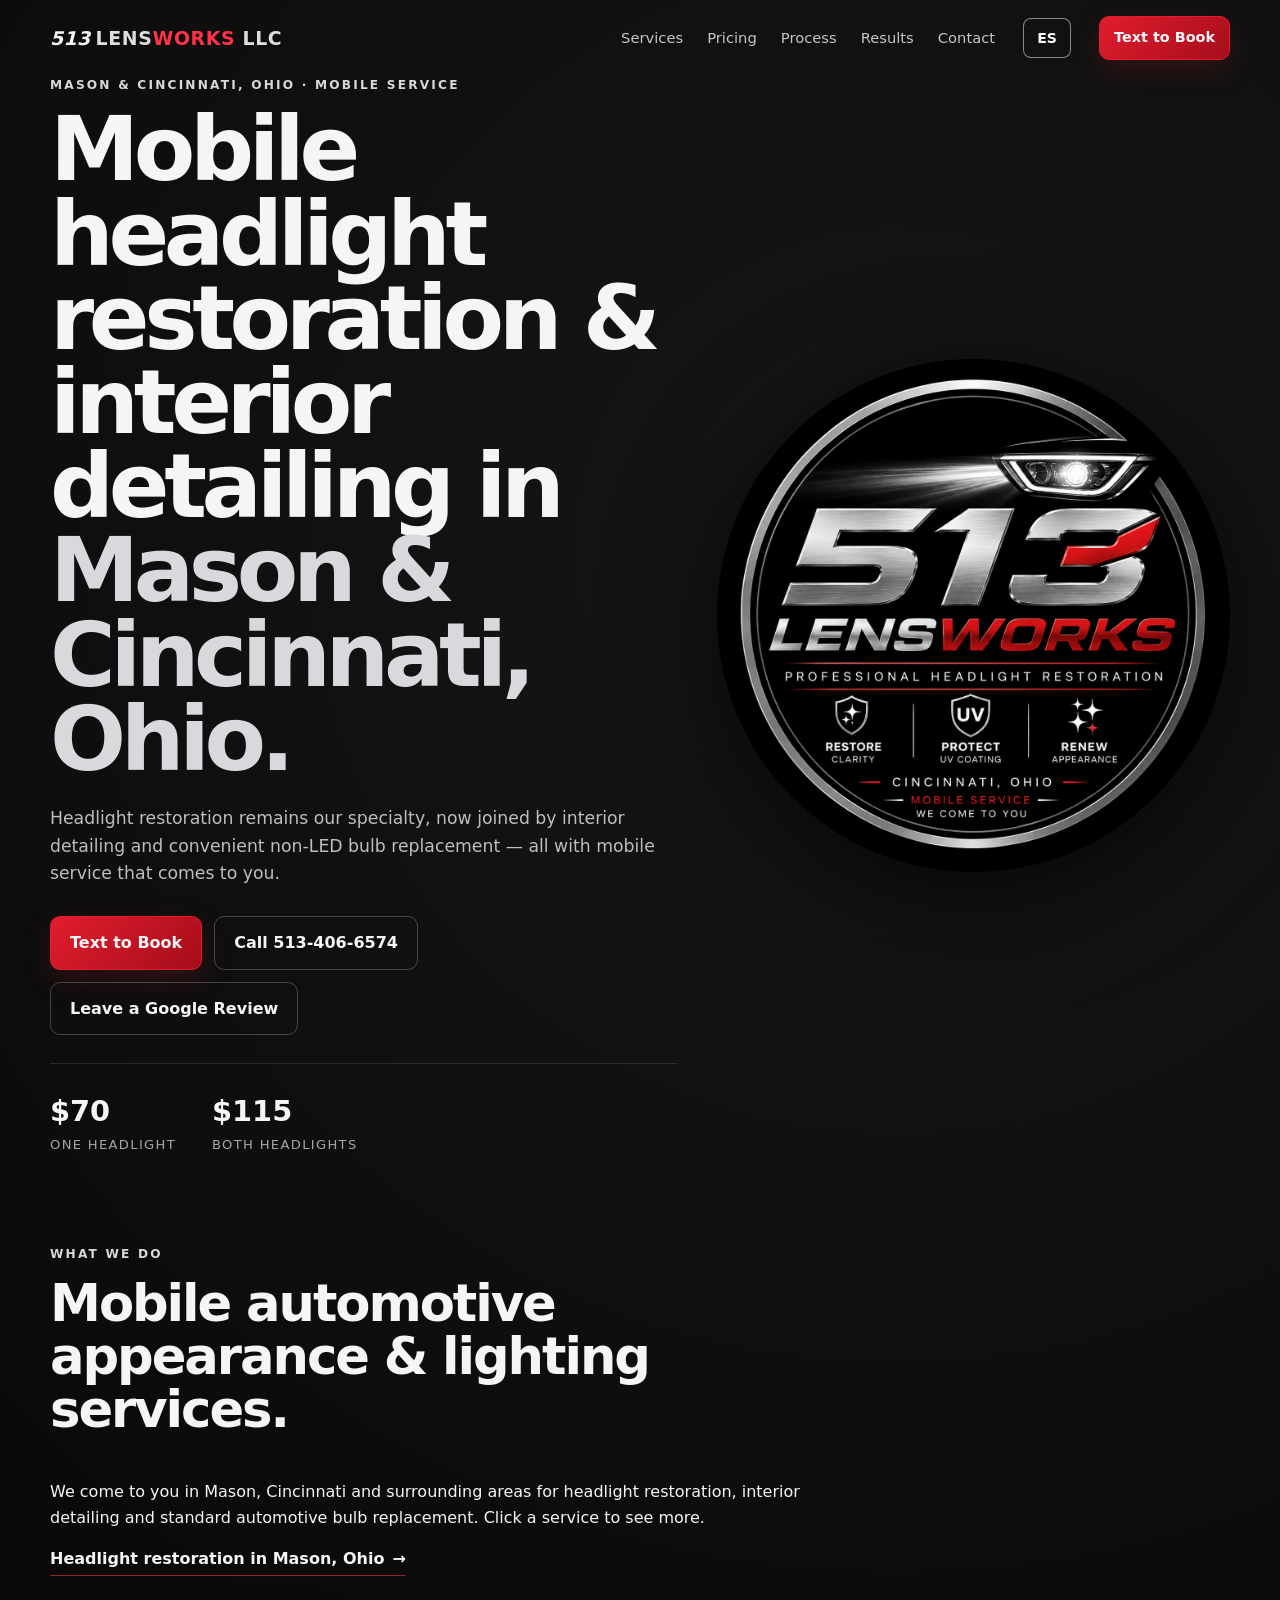
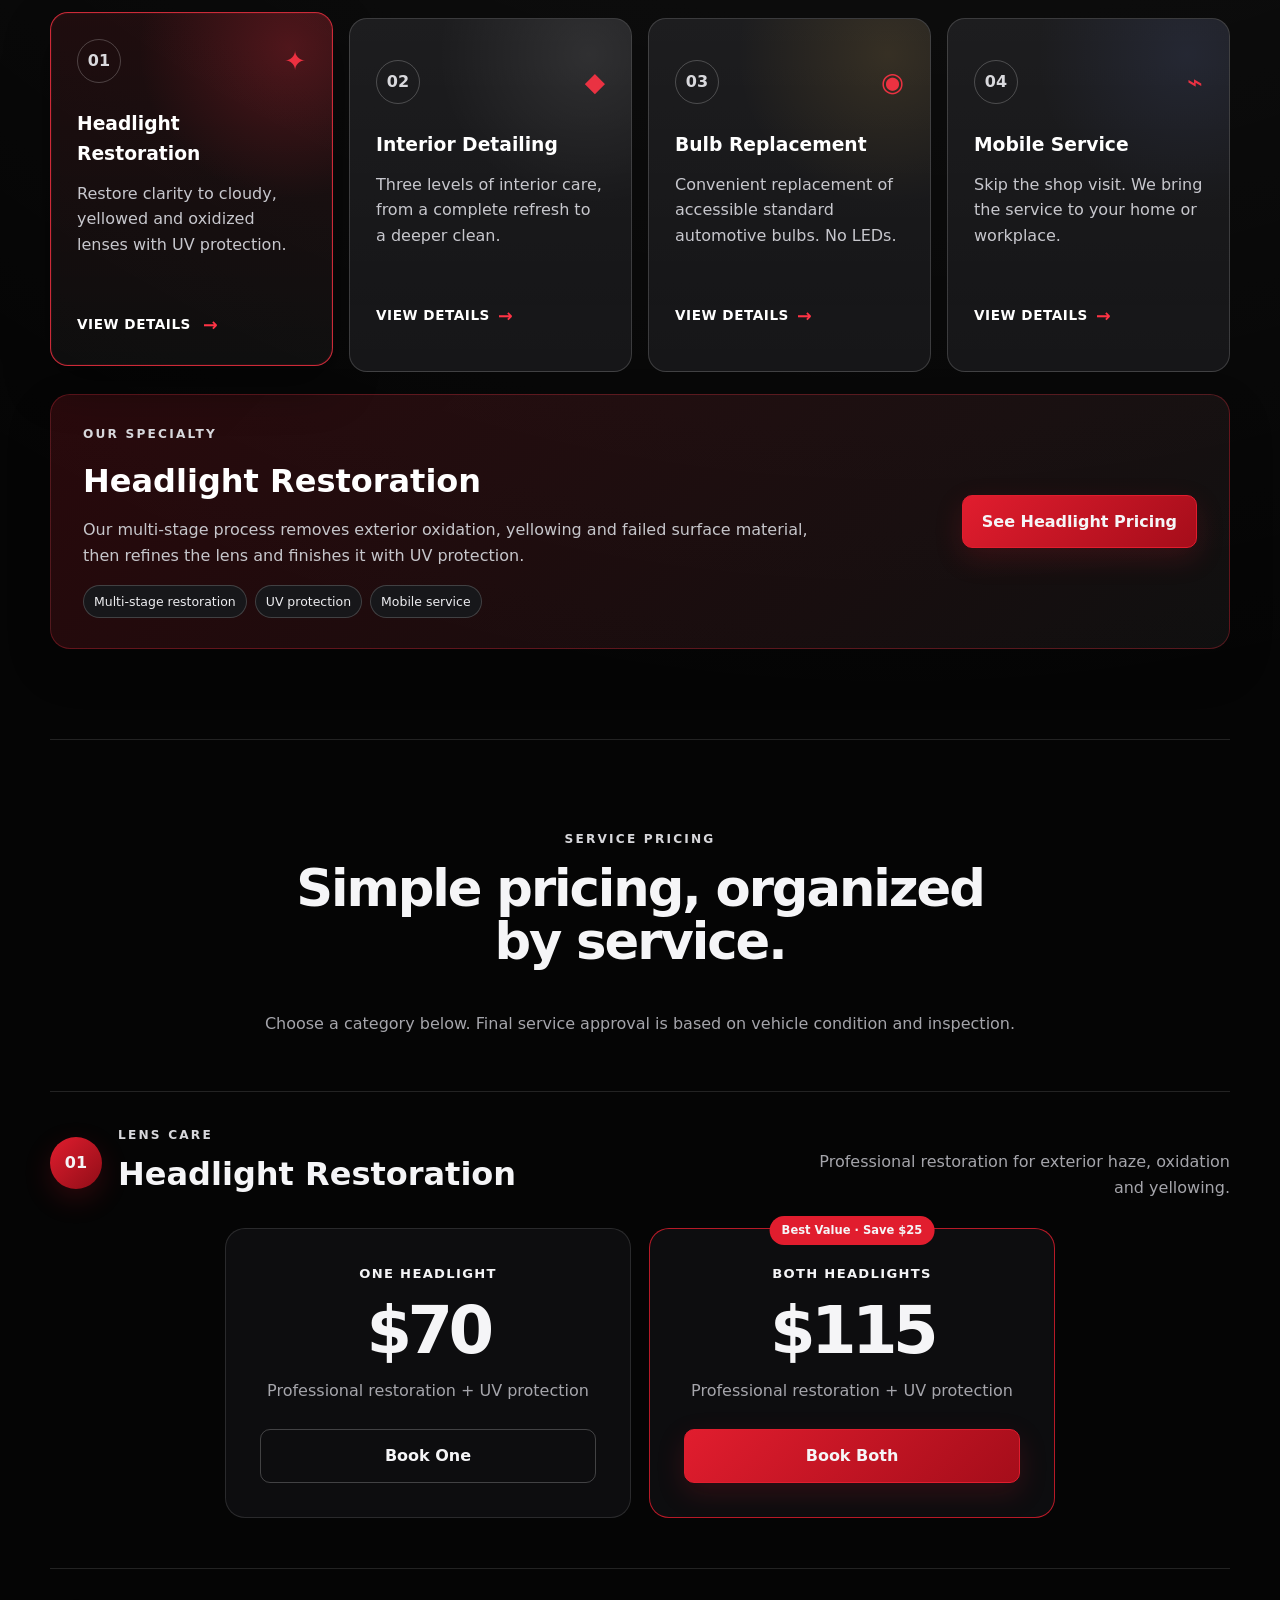
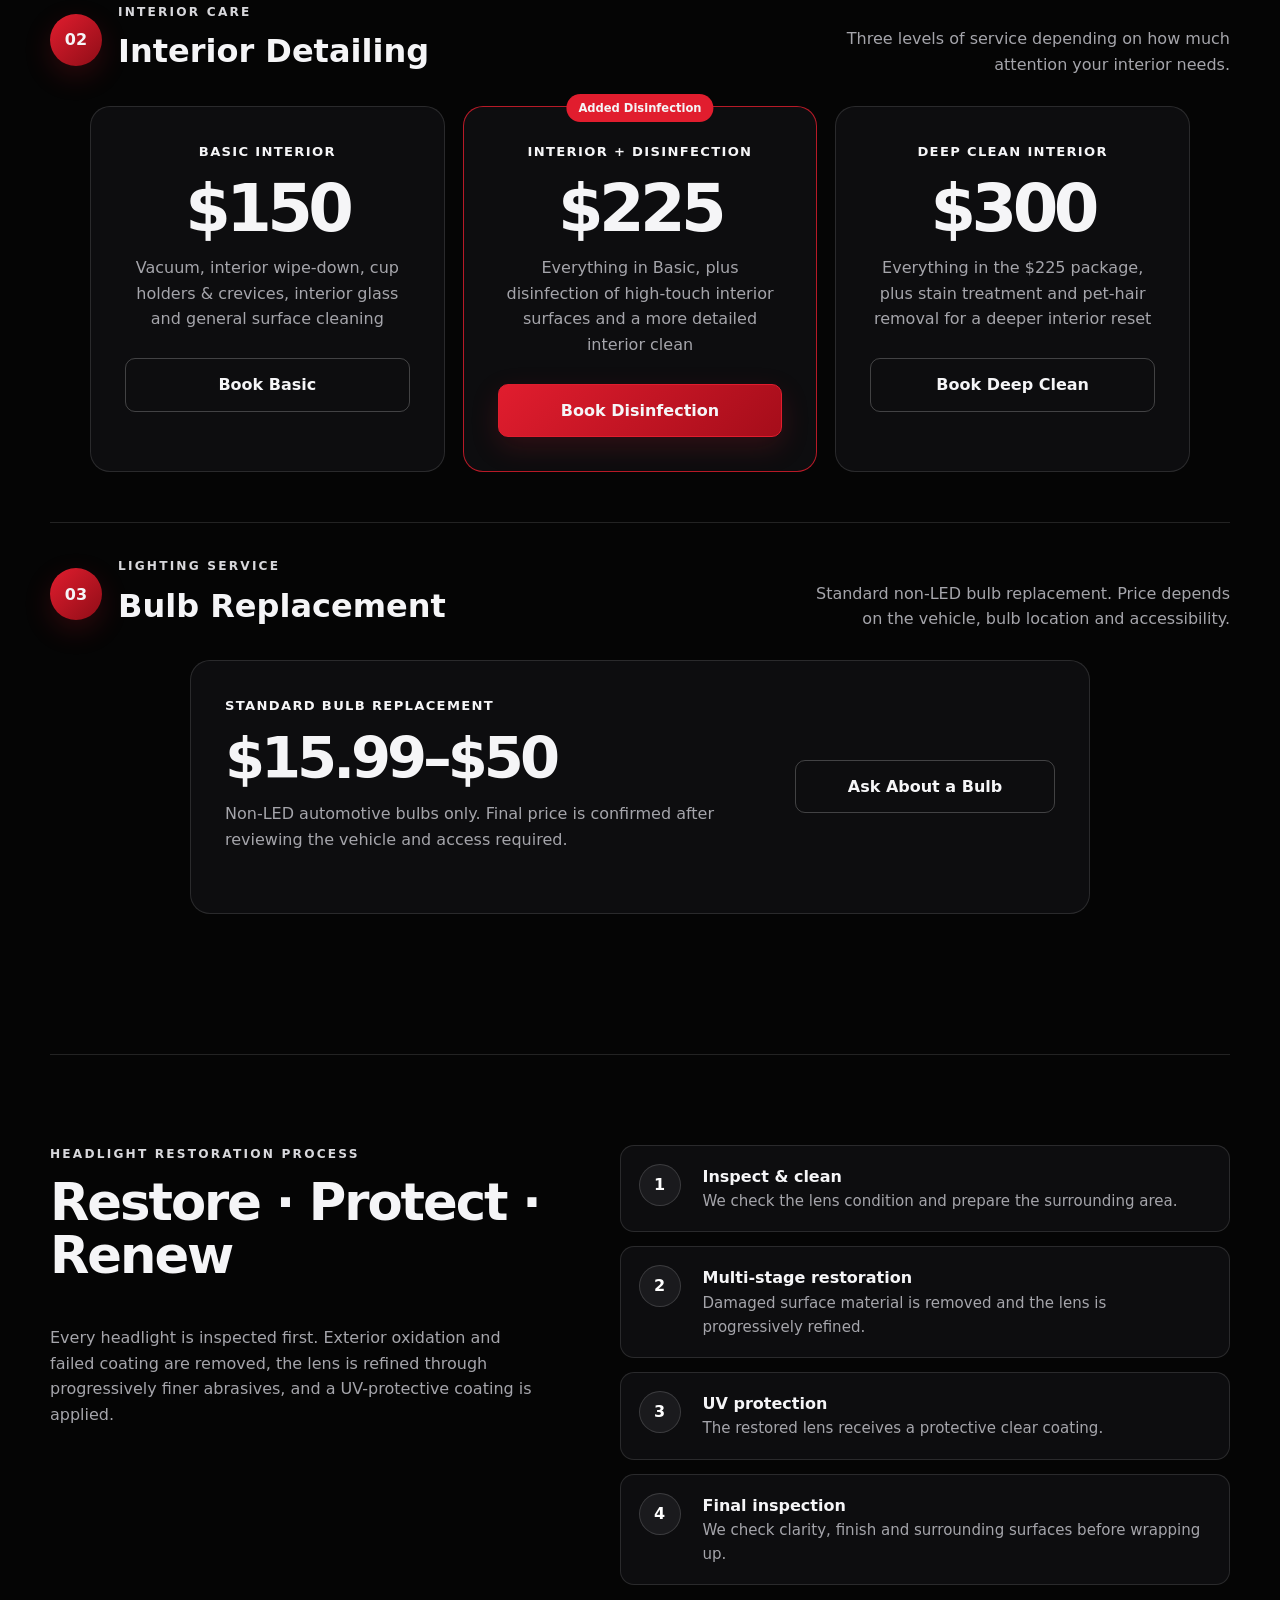
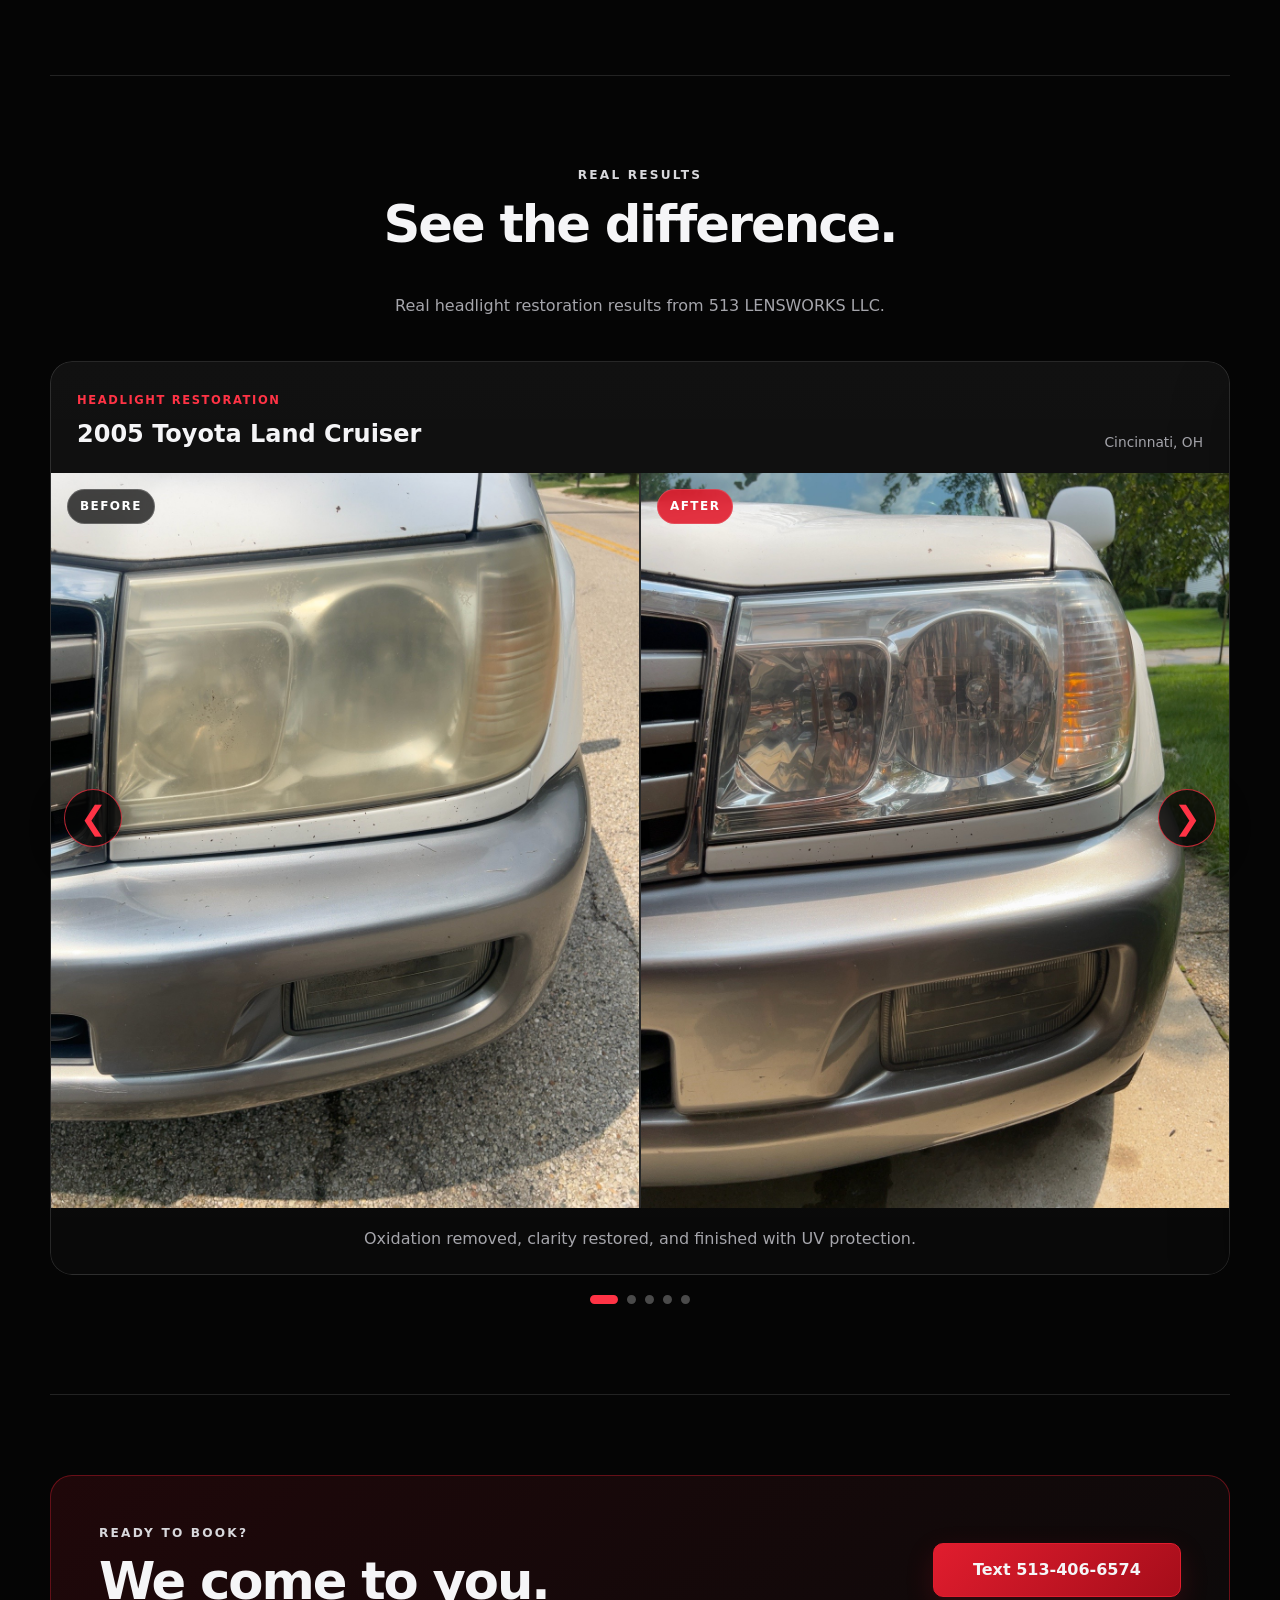
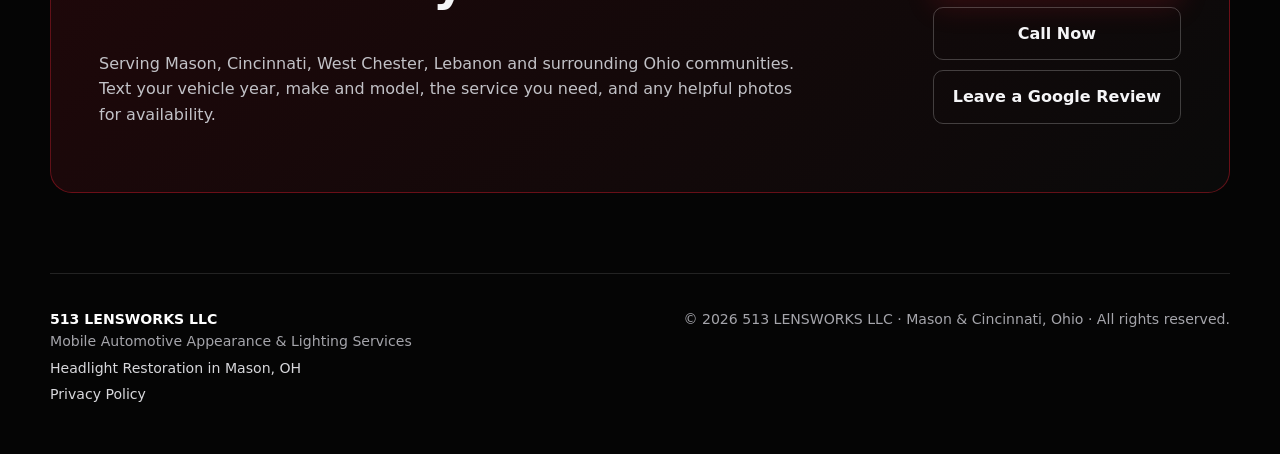
==== commit 74bff531: "Align Mason business structured data and add privacy link" ====
--- a/headlight-restoration-mason-oh.html
+++ b/headlight-restoration-mason-oh.html
@@ -24,7 +24,7 @@
     "@context": "https://schema.org",
     "@type": "AutoRepair",
     "name": "513 LENSWORKS LLC",
-    "url": "https://513lensworks.com/headlight-restoration-mason-oh.html",
+    "url": "https://513lensworks.com/",
     "telephone": "+1-513-406-6574",
     "description": "Mobile headlight restoration, interior detailing and non-LED bulb replacement in Mason, Cincinnati and surrounding Ohio communities.",
     "areaServed": [
@@ -298,7 +298,7 @@
   </main>
 
   <footer>
-    <div><strong>513 LENSWORKS LLC</strong><span>Mobile Automotive Appearance & Lighting Services</span><a href="headlight-restoration-mason-oh.html">Headlight Restoration in Mason, OH</a></div>
+    <div><strong>513 LENSWORKS LLC</strong><span>Mobile Automotive Appearance & Lighting Services</span><a href="headlight-restoration-mason-oh.html">Headlight Restoration in Mason, OH</a><a href="privacy-policy.html">Privacy Policy</a></div>
     <p>© <span id="year"></span> 513 LENSWORKS LLC · Mason & Cincinnati, Ohio · All rights reserved.</p>
   </footer>
 
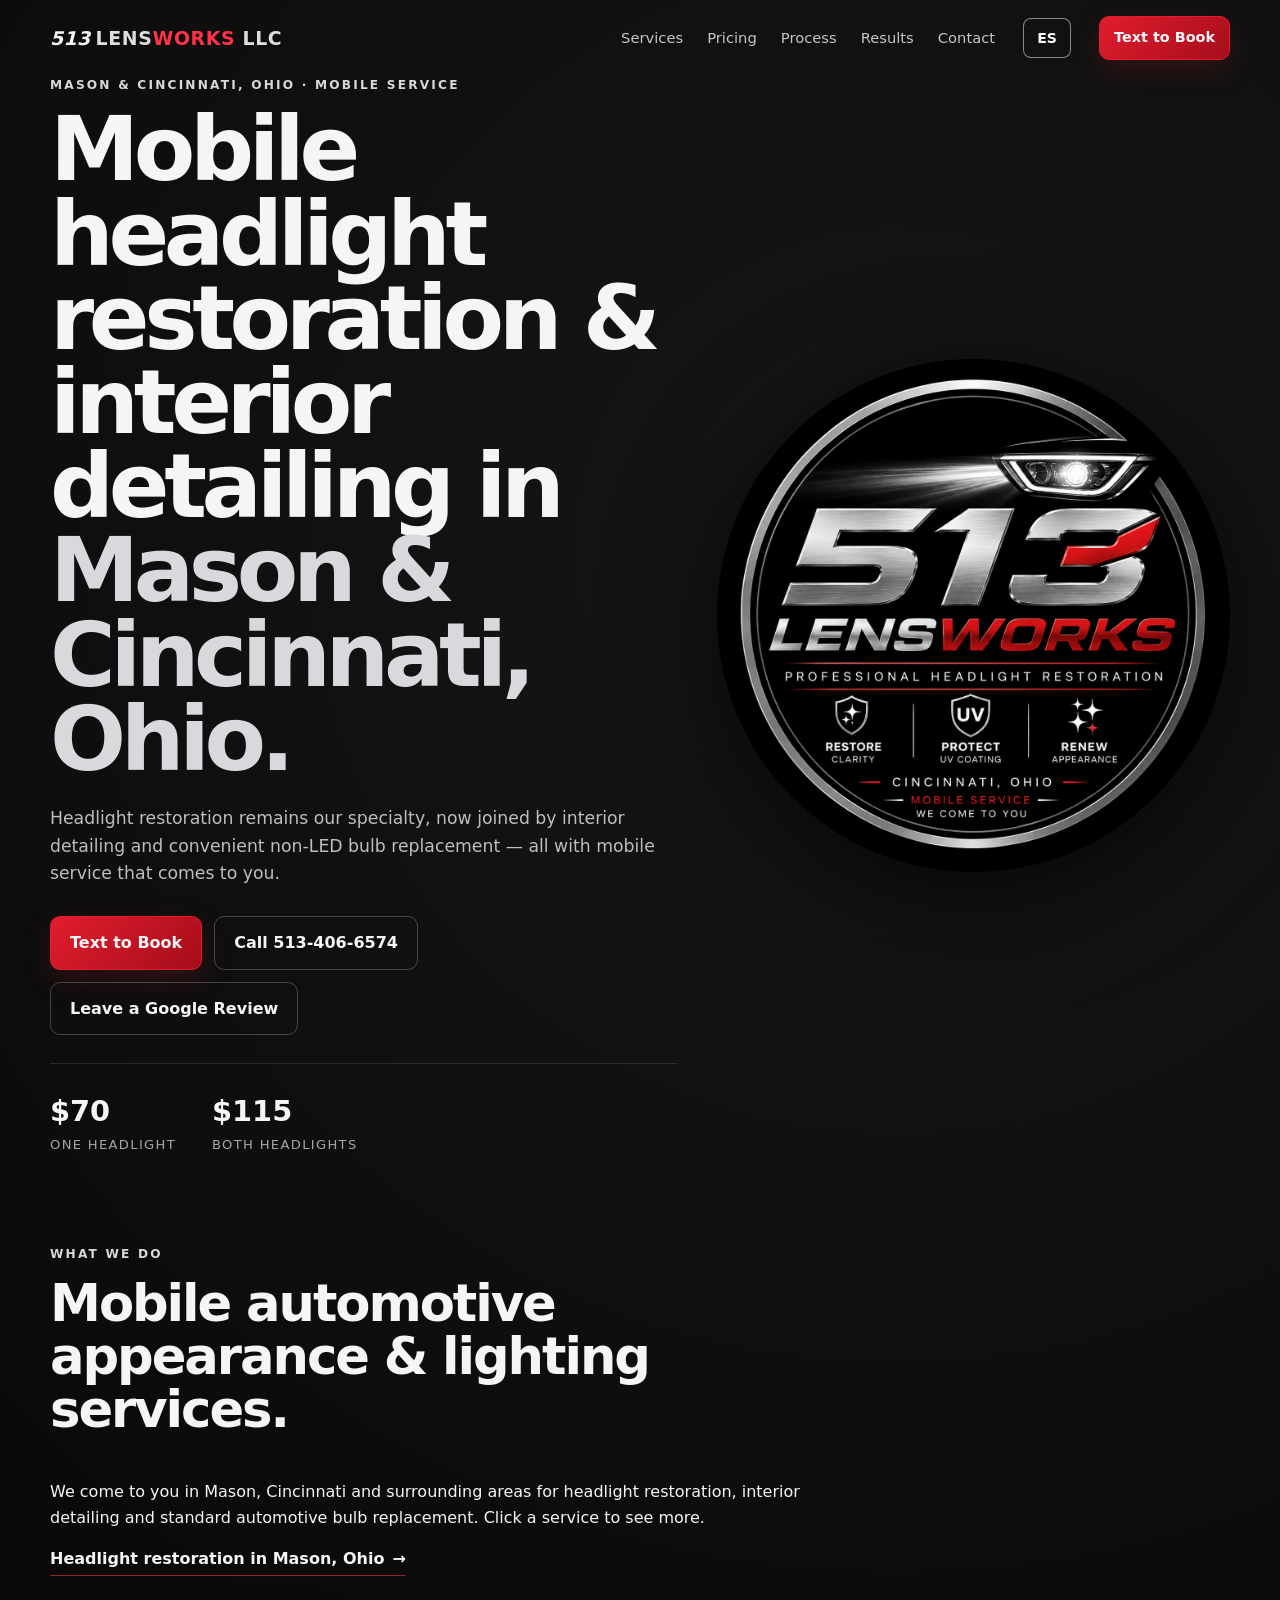
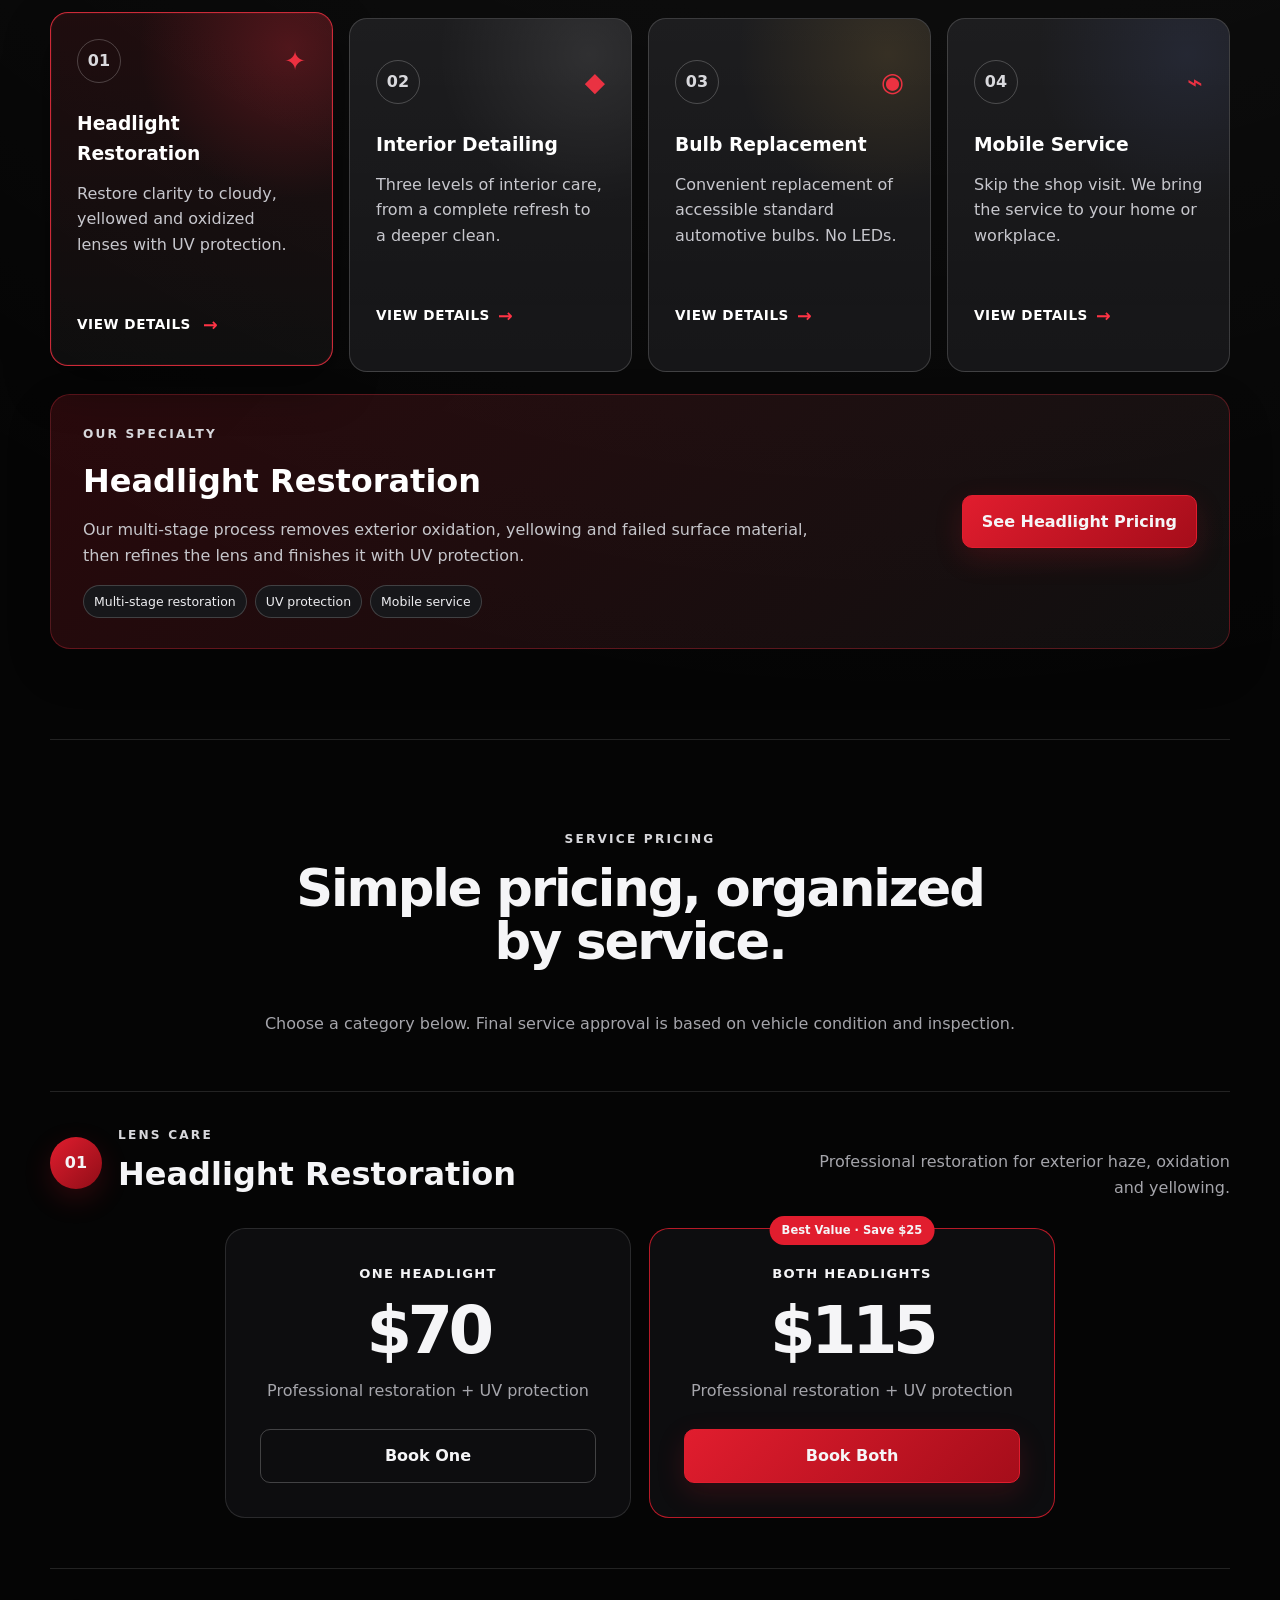
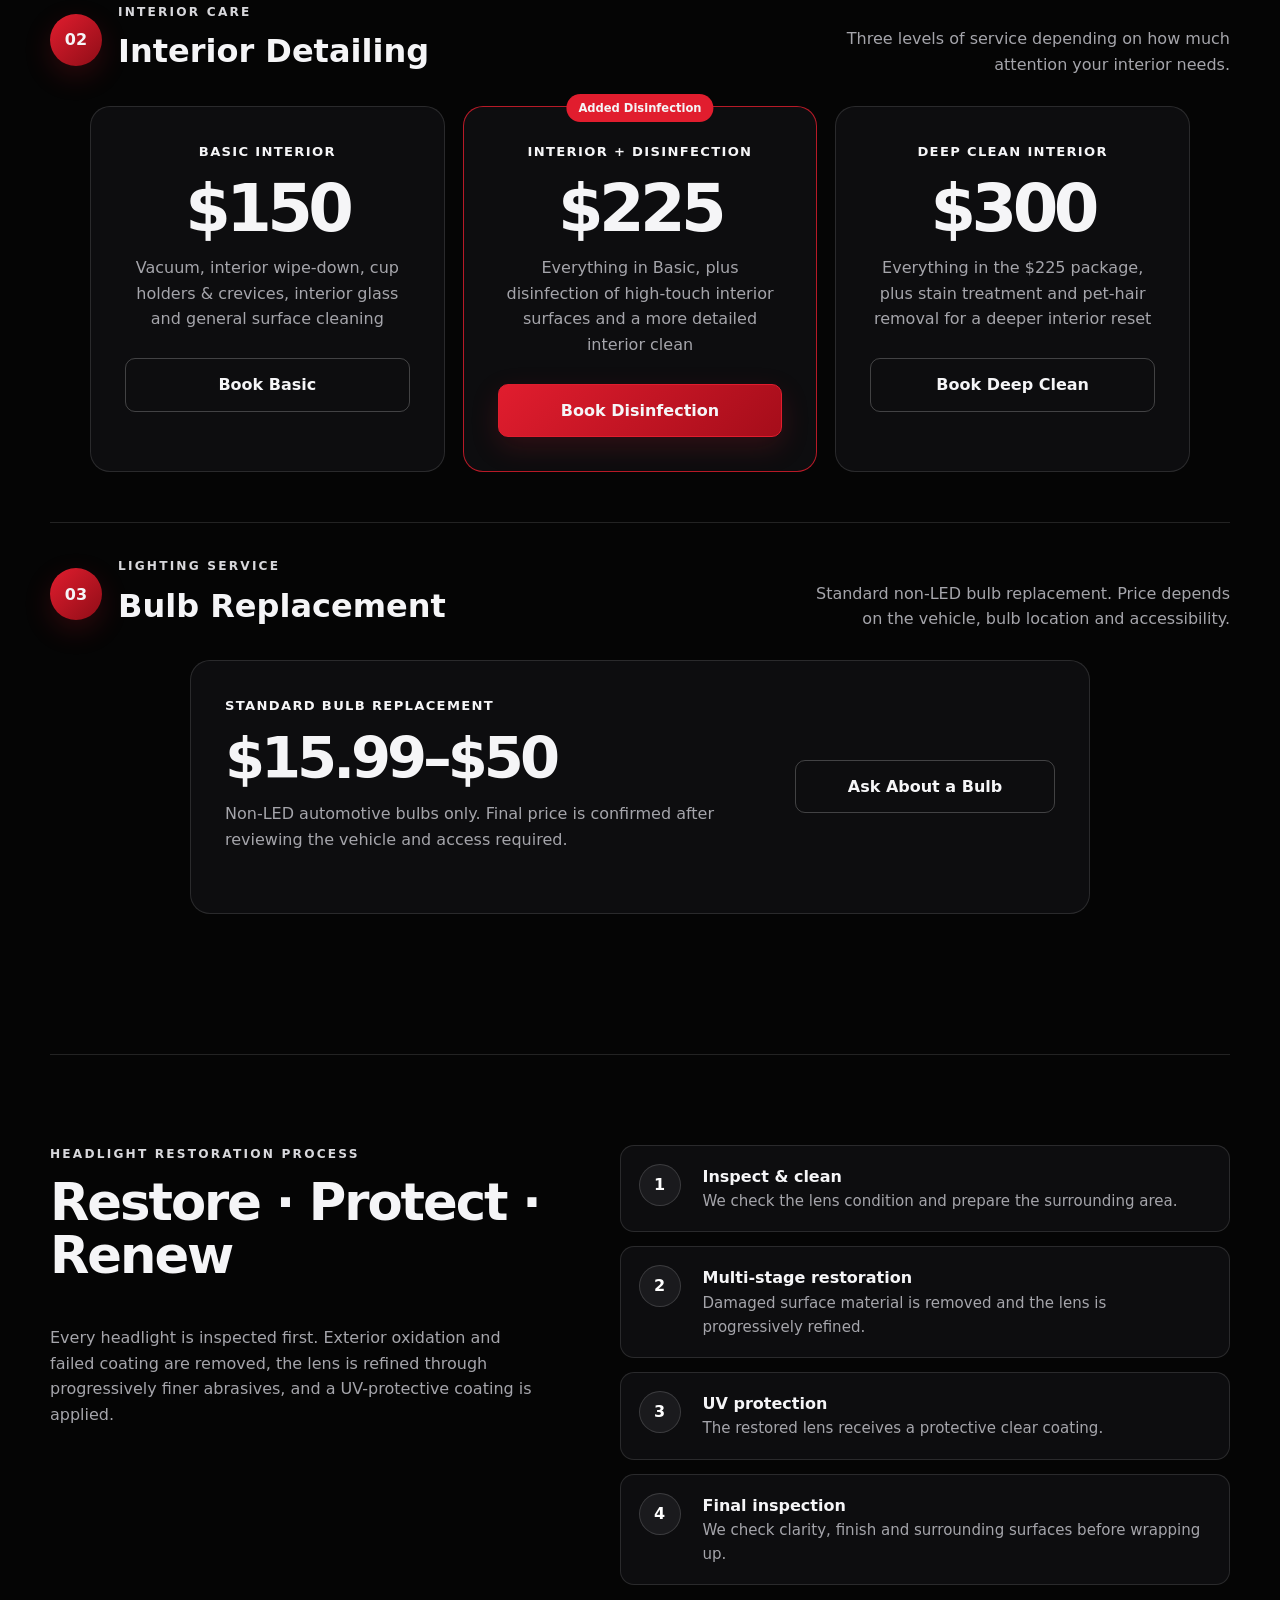
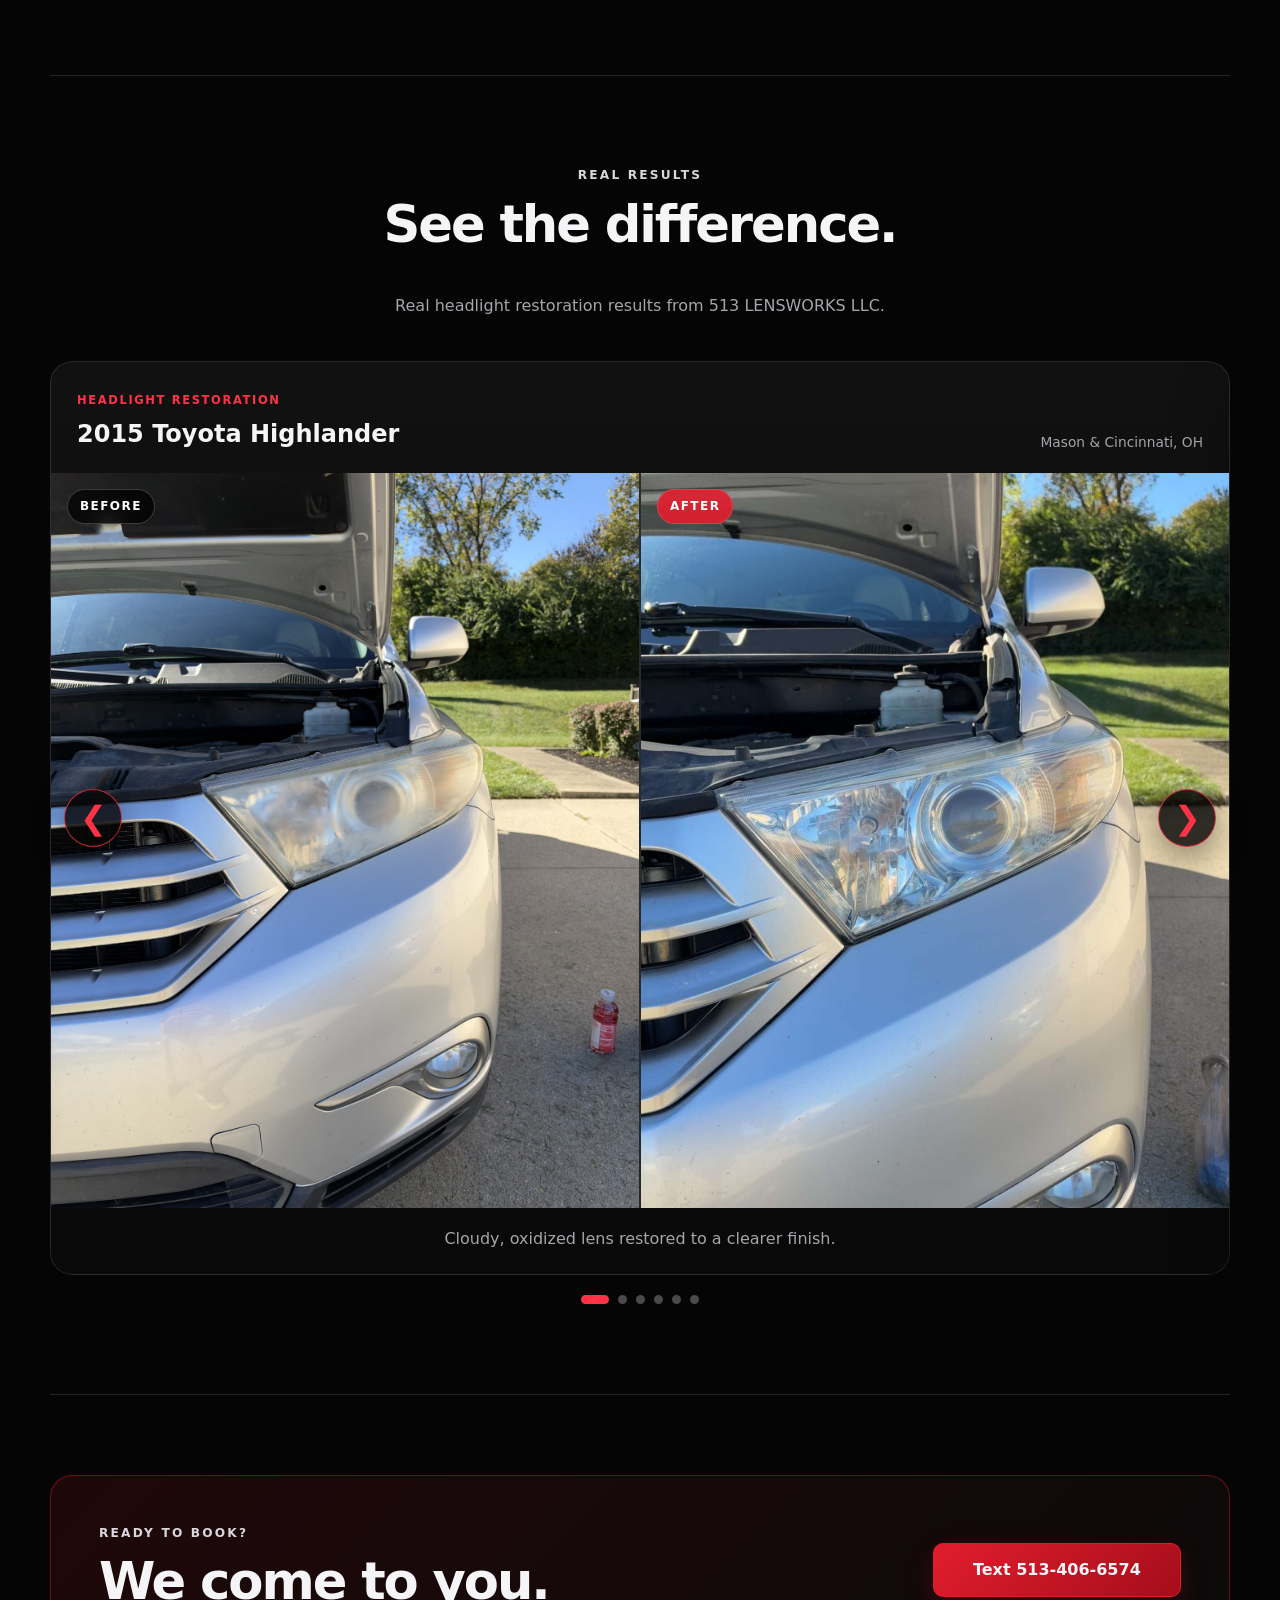
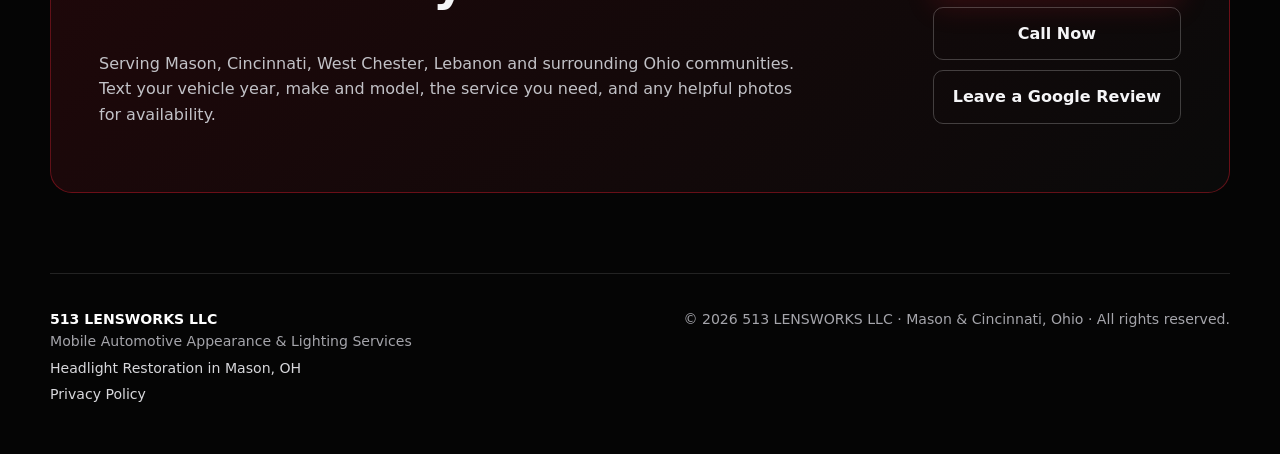
==== commit 5e543835: "Add 2015 Toyota Highlander before and after to results gallery" ====
--- a/headlight-restoration-mason-oh.html
+++ b/headlight-restoration-mason-oh.html
@@ -223,6 +223,15 @@
 
         <div class="results-carousel" id="results-carousel">
           <article class="result-card result-slide">
+            <div class="result-title"><div><span class="result-kicker">Headlight Restoration</span><h3>2015 Toyota Highlander</h3></div><span class="result-location">Mason &amp; Cincinnati, OH</span></div>
+            <div class="before-after-grid">
+              <figure class="result-photo"><div class="photo-wrap"><img src="2015_Toyota_Highlander_Before.jpg" alt="Before restoration - hazy and oxidized 2015 Toyota Highlander headlight" loading="lazy" /><span class="photo-label before-label">Before</span></div></figure>
+              <figure class="result-photo"><div class="photo-wrap"><img src="2015_Toyota_Highlander_After.jpg" alt="After restoration - clearer 2015 Toyota Highlander headlight restored by 513 LENSWORKS LLC" loading="lazy" /><span class="photo-label after-label">After</span></div></figure>
+            </div>
+            <p class="result-caption">Cloudy, oxidized lens restored to a clearer finish.</p>
+          </article>
+
+          <article class="result-card result-slide">
             <div class="result-title">
               <div><span class="result-kicker">Headlight Restoration</span><h3>2005 Toyota Land Cruiser</h3></div>
               <span class="result-location">Cincinnati, OH</span>
@@ -275,7 +284,8 @@
       </div>
 
       <div class="carousel-dots" aria-label="Restoration slide navigation">
-        <button class="carousel-dot active" type="button" aria-label="Show Land Cruiser restoration"></button>
+        <button class="carousel-dot active" type="button" aria-label="Show 2015 Toyota Highlander restoration"></button>
+        <button class="carousel-dot" type="button" aria-label="Show Land Cruiser restoration"></button>
         <button class="carousel-dot" type="button" aria-label="Show Lexus restoration"></button>
         <button class="carousel-dot" type="button" aria-label="Show Ford restoration"></button>
         <button class="carousel-dot" type="button" aria-label="Show Audi TT restoration"></button>
